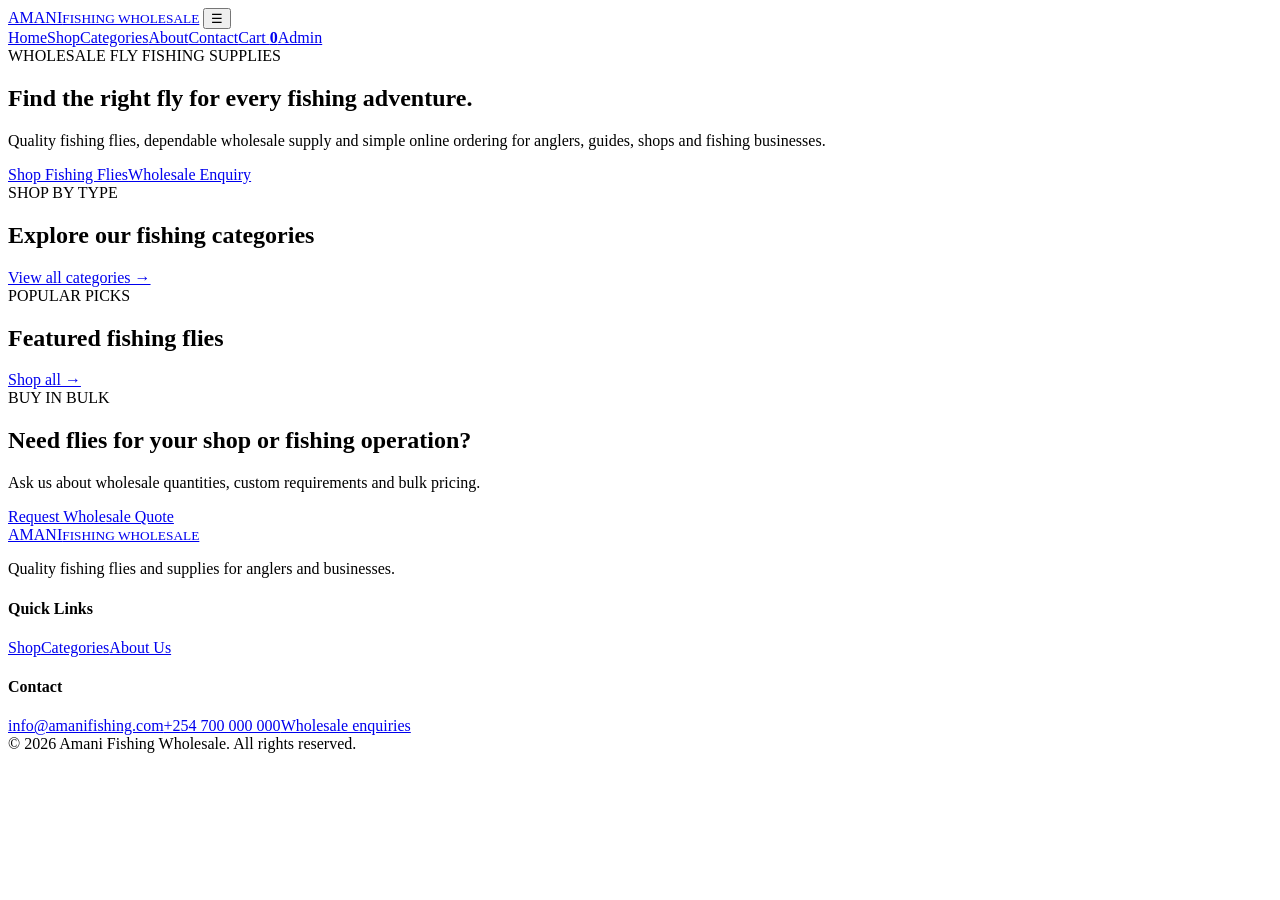
==== index.html @ 1b876e81 "Add files via upload" ====
<!DOCTYPE html>
<html lang="en">
<head>
<meta charset="UTF-8"><meta name="viewport" content="width=device-width,initial-scale=1.0">
<title>Amani Fishing Wholesale | Quality Fishing Flies</title>
<link rel="stylesheet" href="assets/style.css">
</head>
<body>
<header class="site-header">
  <div class="container nav">
    <a class="logo" href="index.html"><span>AMANI</span><small>FISHING WHOLESALE</small></a>
    <button class="menu-btn" onclick="toggleMenu()">☰</button>
    <nav id="mainNav"><a href="index.html">Home</a><a href="shop.html">Shop</a><a href="categories.html">Categories</a><a href="about.html">About</a><a href="contact.html">Contact</a><a class="cart-link" href="cart.html">Cart <b id="cartCount">0</b></a><a class="admin-link" href="admin.html">Admin</a></nav>
  </div>
</header>

<section class="hero">
  <div class="hero-overlay"><div class="container hero-content">
    <span class="eyebrow">WHOLESALE FLY FISHING SUPPLIES</span>
    <h1>Find the right fly for every fishing adventure.</h1>
    <p>Quality fishing flies, dependable wholesale supply and simple online ordering for anglers, guides, shops and fishing businesses.</p>
    <div class="hero-actions"><a class="btn primary" href="shop.html">Shop Fishing Flies</a><a class="btn light" href="contact.html">Wholesale Enquiry</a></div>
  </div></div>
</section>

<section class="section">
<div class="container">
  <div class="section-head"><div><span class="eyebrow">SHOP BY TYPE</span><h2>Explore our fishing categories</h2></div><a href="categories.html" class="text-link">View all categories →</a></div>
  <div id="homeCategories" class="category-grid"></div>
</div>
</section>

<section class="section soft">
<div class="container">
  <div class="section-head"><div><span class="eyebrow">POPULAR PICKS</span><h2>Featured fishing flies</h2></div><a href="shop.html" class="text-link">Shop all →</a></div>
  <div id="featuredProducts" class="product-grid"></div>
</div>
</section>

<section class="wholesale-banner"><div class="container banner-inner"><div><span class="eyebrow">BUY IN BULK</span><h2>Need flies for your shop or fishing operation?</h2><p>Ask us about wholesale quantities, custom requirements and bulk pricing.</p></div><a class="btn light" href="contact.html">Request Wholesale Quote</a></div></section>

<footer><div class="container footer-grid"><div><a class="logo light-logo" href="index.html"><span>AMANI</span><small>FISHING WHOLESALE</small></a><p>Quality fishing flies and supplies for anglers and businesses.</p></div><div><h4>Quick Links</h4><a href="shop.html">Shop</a><a href="categories.html">Categories</a><a href="about.html">About Us</a></div><div><h4>Contact</h4><a href="mailto:info@amanifishing.com">info@amanifishing.com</a><a href="tel:+254700000000">+254 700 000 000</a><a href="contact.html">Wholesale enquiries</a></div></div><div class="copyright">© 2026 Amani Fishing Wholesale. All rights reserved.</div></footer>
<script src="assets/app.js"></script><script>renderHome();</script>
</body></html>
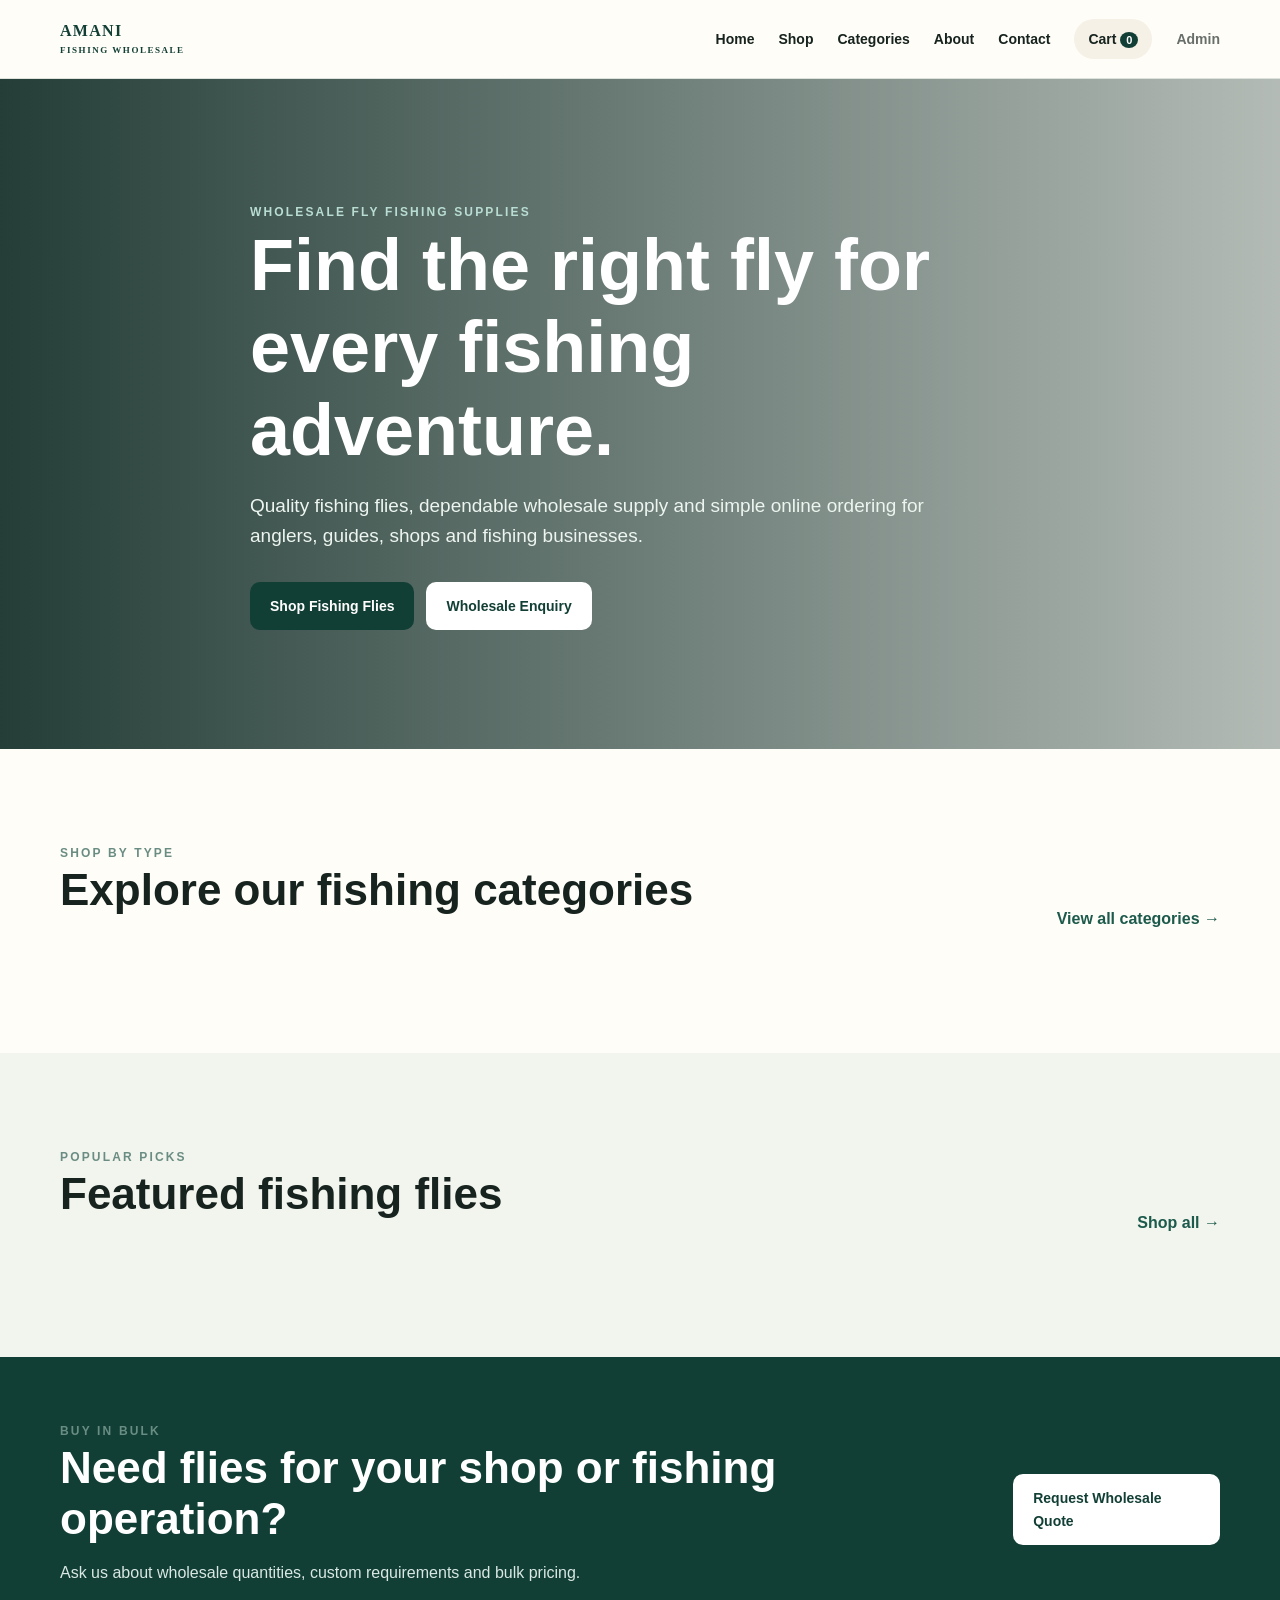
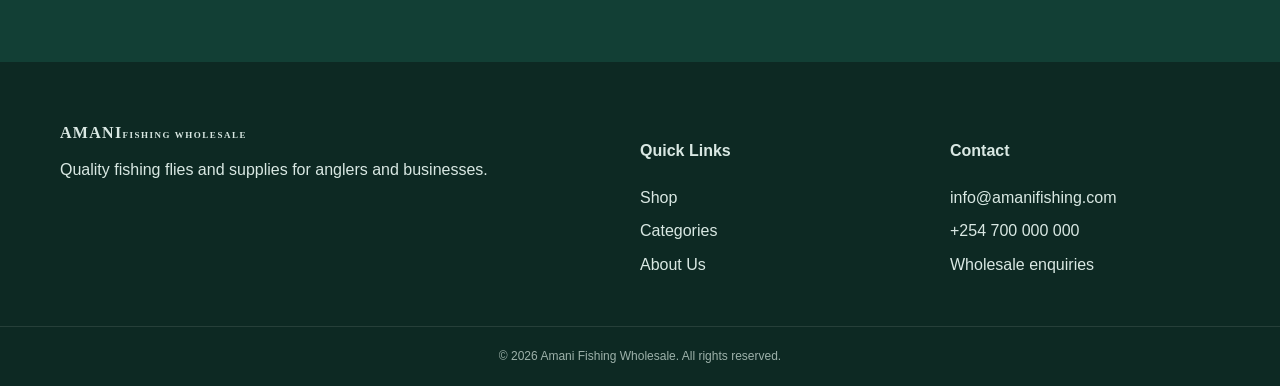
==== commit baddfff5: "Fix stylesheet link in index.html" ====
--- a/index.html
+++ b/index.html
@@ -3,7 +3,7 @@
 <head>
 <meta charset="UTF-8"><meta name="viewport" content="width=device-width,initial-scale=1.0">
 <title>Amani Fishing Wholesale | Quality Fishing Flies</title>
-<link rel="stylesheet" href="assets/style.css">
+<link rel="stylesheet" href="style.css">
 </head>
 <body>
 <header class="site-header">
@@ -41,4 +41,4 @@
 
 <footer><div class="container footer-grid"><div><a class="logo light-logo" href="index.html"><span>AMANI</span><small>FISHING WHOLESALE</small></a><p>Quality fishing flies and supplies for anglers and businesses.</p></div><div><h4>Quick Links</h4><a href="shop.html">Shop</a><a href="categories.html">Categories</a><a href="about.html">About Us</a></div><div><h4>Contact</h4><a href="mailto:info@amanifishing.com">info@amanifishing.com</a><a href="tel:+254700000000">+254 700 000 000</a><a href="contact.html">Wholesale enquiries</a></div></div><div class="copyright">© 2026 Amani Fishing Wholesale. All rights reserved.</div></footer>
 <script src="assets/app.js"></script><script>renderHome();</script>
-</body></html>+</body></html>
--- a/style.css
+++ b/style.css
@@ -0,0 +1,5 @@
+@import url('https://fonts.googleapis.com/css2?family=DM+Sans:wght@400;500;600;700&family=Plus+Jakarta+Sans:wght@600;700;800&display=swap');
+:root{--green:#123f35;--green2:#1c5a4b;--blue:#1e7890;--cream:#f5f1e7;--paper:#fffdf8;--ink:#17231f;--muted:#66736e;--line:#dde3dc;--shadow:0 18px 50px rgba(18,63,53,.10)}
+*{box-sizing:border-box}body{margin:0;font-family:"DM Sans",sans-serif;color:var(--ink);background:var(--paper);line-height:1.6}h1,h2,h3{font-family:"Plus Jakarta Sans",sans-serif;line-height:1.15;margin:0 0 16px}h1{font-size:clamp(38px,6vw,72px)}h2{font-size:clamp(28px,4vw,44px)}a{color:inherit;text-decoration:none}.container{width:min(1160px,92%);margin:auto}.site-header{position:sticky;top:0;z-index:20;background:rgba(255,253,248,.96);border-bottom:1px solid var(--line);backdrop-filter:blur(12px)}.nav{height:78px;display:flex;align-items:center;justify-content:space-between}.logo{display:flex;flex-direction:column;color:var(--green);font-family:"Plus Jakarta Sans";font-weight:800;letter-spacing:.08em;line-height:1}.logo small{font:600 9px "DM Sans";letter-spacing:.17em;margin-top:6px}.nav nav{display:flex;align-items:center;gap:24px;font-size:14px;font-weight:600}.nav nav a:hover,.nav nav a.active{color:var(--green2)}.cart-link{background:var(--cream);padding:9px 14px;border-radius:999px}.cart-link b{background:var(--green);color:#fff;border-radius:50%;font-size:11px;padding:2px 6px}.admin-link{opacity:.65}.menu-btn{display:none;border:0;background:none;font-size:26px}.hero{min-height:670px;background:linear-gradient(90deg,rgba(6,35,29,.88),rgba(6,35,29,.3)),url("https://images.unsplash.com/photo-1544551763-46a013bb70d5?auto=format&fit=crop&w=1800&q=85") center/cover}.hero-overlay{min-height:670px;display:flex;align-items:center}.hero-content{color:#fff;max-width:780px}.hero-content p{font-size:19px;max-width:680px;color:#edf5f0}.eyebrow{font-size:12px;letter-spacing:.18em;font-weight:800;color:#6a8d83}.hero .eyebrow{color:#b9ddd2}.hero-actions{display:flex;gap:12px;flex-wrap:wrap;margin-top:30px}.btn{display:inline-flex;justify-content:center;align-items:center;border:0;border-radius:10px;padding:13px 20px;font-weight:700;cursor:pointer;font-size:14px}.btn.primary{background:var(--green);color:#fff}.btn.primary:hover{background:var(--green2)}.btn.light{background:#fff;color:var(--green)}.btn.outline{border:1px solid var(--line);background:transparent}.full{width:100%}.section{padding:90px 0}.soft{background:#f2f4ee}.section-head{display:flex;justify-content:space-between;align-items:end;gap:20px;margin-bottom:32px}.text-link{font-weight:700;color:var(--green2)}.category-grid{display:grid;grid-template-columns:repeat(4,1fr);gap:18px}.category-card{min-height:240px;border-radius:18px;overflow:hidden;position:relative;background:#173d34;display:flex;align-items:end;padding:22px;color:#fff;background-size:cover;background-position:center;box-shadow:var(--shadow)}.category-card:after{content:"";position:absolute;inset:0;background:linear-gradient(transparent,rgba(0,0,0,.72))}.category-card div{position:relative;z-index:1}.category-card h3{margin:0 0 5px;font-size:21px}.category-card p{margin:0;font-size:13px;color:#e7eeeb}.product-grid{display:grid;grid-template-columns:repeat(4,1fr);gap:20px}.product-card{background:#fff;border:1px solid var(--line);border-radius:16px;overflow:hidden;transition:.25s;box-shadow:0 5px 20px rgba(0,0,0,.03)}.product-card:hover{transform:translateY(-4px);box-shadow:var(--shadow)}.product-image{height:230px;display:block;background:#e9eee9;overflow:hidden}.product-image img{width:100%;height:100%;object-fit:cover;transition:.3s}.product-card:hover img{transform:scale(1.04)}.product-info{padding:17px}.product-info h3{font-size:17px;margin-bottom:7px}.product-meta{font-size:12px;color:var(--muted)}.price{font-weight:800;color:var(--green);font-size:18px;margin-top:10px}.add-btn{width:100%;margin-top:12px}.wholesale-banner{background:var(--green);color:#fff;padding:60px 0}.banner-inner{display:flex;justify-content:space-between;align-items:center;gap:30px}.banner-inner p{color:#d9e8e3}.page-hero{padding:85px 0;background:var(--cream)}.page-hero p{max-width:680px;color:var(--muted)}.shop-tools{display:flex;gap:12px;margin-bottom:28px}.input{width:100%;padding:13px 14px;border:1px solid var(--line);border-radius:9px;background:#fff;font:inherit;outline:none}.input:focus{border-color:var(--green2)}.shop-tools input{max-width:600px}.product-detail{display:grid;grid-template-columns:1fr 1fr;gap:60px;align-items:start}.product-detail .big-image{width:100%;height:560px;object-fit:cover;border-radius:20px;background:#e9eee9}.detail-copy .price{font-size:28px}.detail-copy .description{color:var(--muted);margin:25px 0}.detail-list{display:grid;gap:9px;padding:0;margin:20px 0;list-style:none}.detail-list li{border-bottom:1px solid var(--line);padding:9px 0}.qty-row{display:flex;gap:10px}.qty-row input{max-width:110px}.cart-layout{display:grid;grid-template-columns:1.5fr .8fr;gap:30px}.cart-item{display:grid;grid-template-columns:90px 1fr auto;gap:18px;align-items:center;padding:16px 0;border-bottom:1px solid var(--line)}.cart-item img{width:90px;height:80px;object-fit:cover;border-radius:10px}.cart-item h3{font-size:16px;margin:0}.checkout-card,.form-card{background:#fff;border:1px solid var(--line);padding:25px;border-radius:16px;box-shadow:var(--shadow);display:grid;gap:13px}.checkout-card{height:max-content;position:sticky;top:100px}.total{font-size:22px;font-weight:800;padding:12px 0}.small{font-size:12px;color:var(--muted)}footer{background:#0d2923;color:#d9e8e3;padding:55px 0 0}.footer-grid{display:grid;grid-template-columns:2fr 1fr 1fr;gap:40px;padding-bottom:40px}.footer-grid a{display:block;margin:8px 0;color:#d9e8e3}.light-logo{color:#fff}.copyright{text-align:center;border-top:1px solid rgba(255,255,255,.1);padding:20px;color:#9db1aa;font-size:12px}.content{max-width:850px}.content p{color:var(--muted)}.values{display:grid;grid-template-columns:repeat(3,1fr);gap:18px;margin-top:35px}.values div{padding:24px;background:var(--cream);border-radius:14px}.values b,.values span{display:block}.values span{color:var(--muted);margin-top:6px}.contact-grid{display:grid;grid-template-columns:1fr 1fr;gap:60px}.contact-lines{display:grid;gap:15px;margin-top:25px;font-weight:700}.admin-wrap{min-height:600px}.narrow{max-width:450px;margin:40px auto}.admin-top{display:flex;justify-content:space-between;align-items:center;margin-bottom:25px}.admin-tabs{display:flex;gap:8px;margin-bottom:25px}.admin-tabs button{border:1px solid var(--line);background:#fff;padding:11px 18px;border-radius:9px;cursor:pointer;font-weight:700}.admin-two{display:grid;grid-template-columns:380px 1fr;gap:25px}.admin-list{display:grid;gap:10px}.admin-row{background:#fff;border:1px solid var(--line);padding:15px;border-radius:10px;display:flex;justify-content:space-between;gap:15px;align-items:center}.admin-row button{border:0;background:#fbe9e9;color:#9b3030;padding:7px 10px;border-radius:7px;cursor:pointer}.order-card{background:#fff;border:1px solid var(--line);padding:20px;border-radius:12px;margin-bottom:12px}.order-card pre{white-space:pre-wrap;color:var(--muted);font-family:inherit}.empty{text-align:center;padding:50px;color:var(--muted)}
+@media(max-width:850px){.menu-btn{display:block}.nav nav{display:none;position:absolute;left:0;right:0;top:78px;background:#fff;padding:20px;flex-direction:column;align-items:stretch;border-bottom:1px solid var(--line)}.nav nav.open{display:flex}.category-grid,.product-grid{grid-template-columns:repeat(2,1fr)}.product-detail,.cart-layout,.contact-grid,.admin-two{grid-template-columns:1fr}.product-detail .big-image{height:380px}.banner-inner,.section-head{align-items:flex-start;flex-direction:column}.footer-grid{grid-template-columns:1fr 1fr}.checkout-card{position:static}.values{grid-template-columns:1fr}.hero,.hero-overlay{min-height:600px}}
+@media(max-width:520px){.category-grid,.product-grid{grid-template-columns:1fr}.footer-grid{grid-template-columns:1fr}.hero-content p{font-size:16px}.section{padding:60px 0}.page-hero{padding:60px 0}.cart-item{grid-template-columns:65px 1fr}.cart-item img{width:65px;height:65px}.cart-item .remove{grid-column:2}.shop-tools{flex-direction:column}}
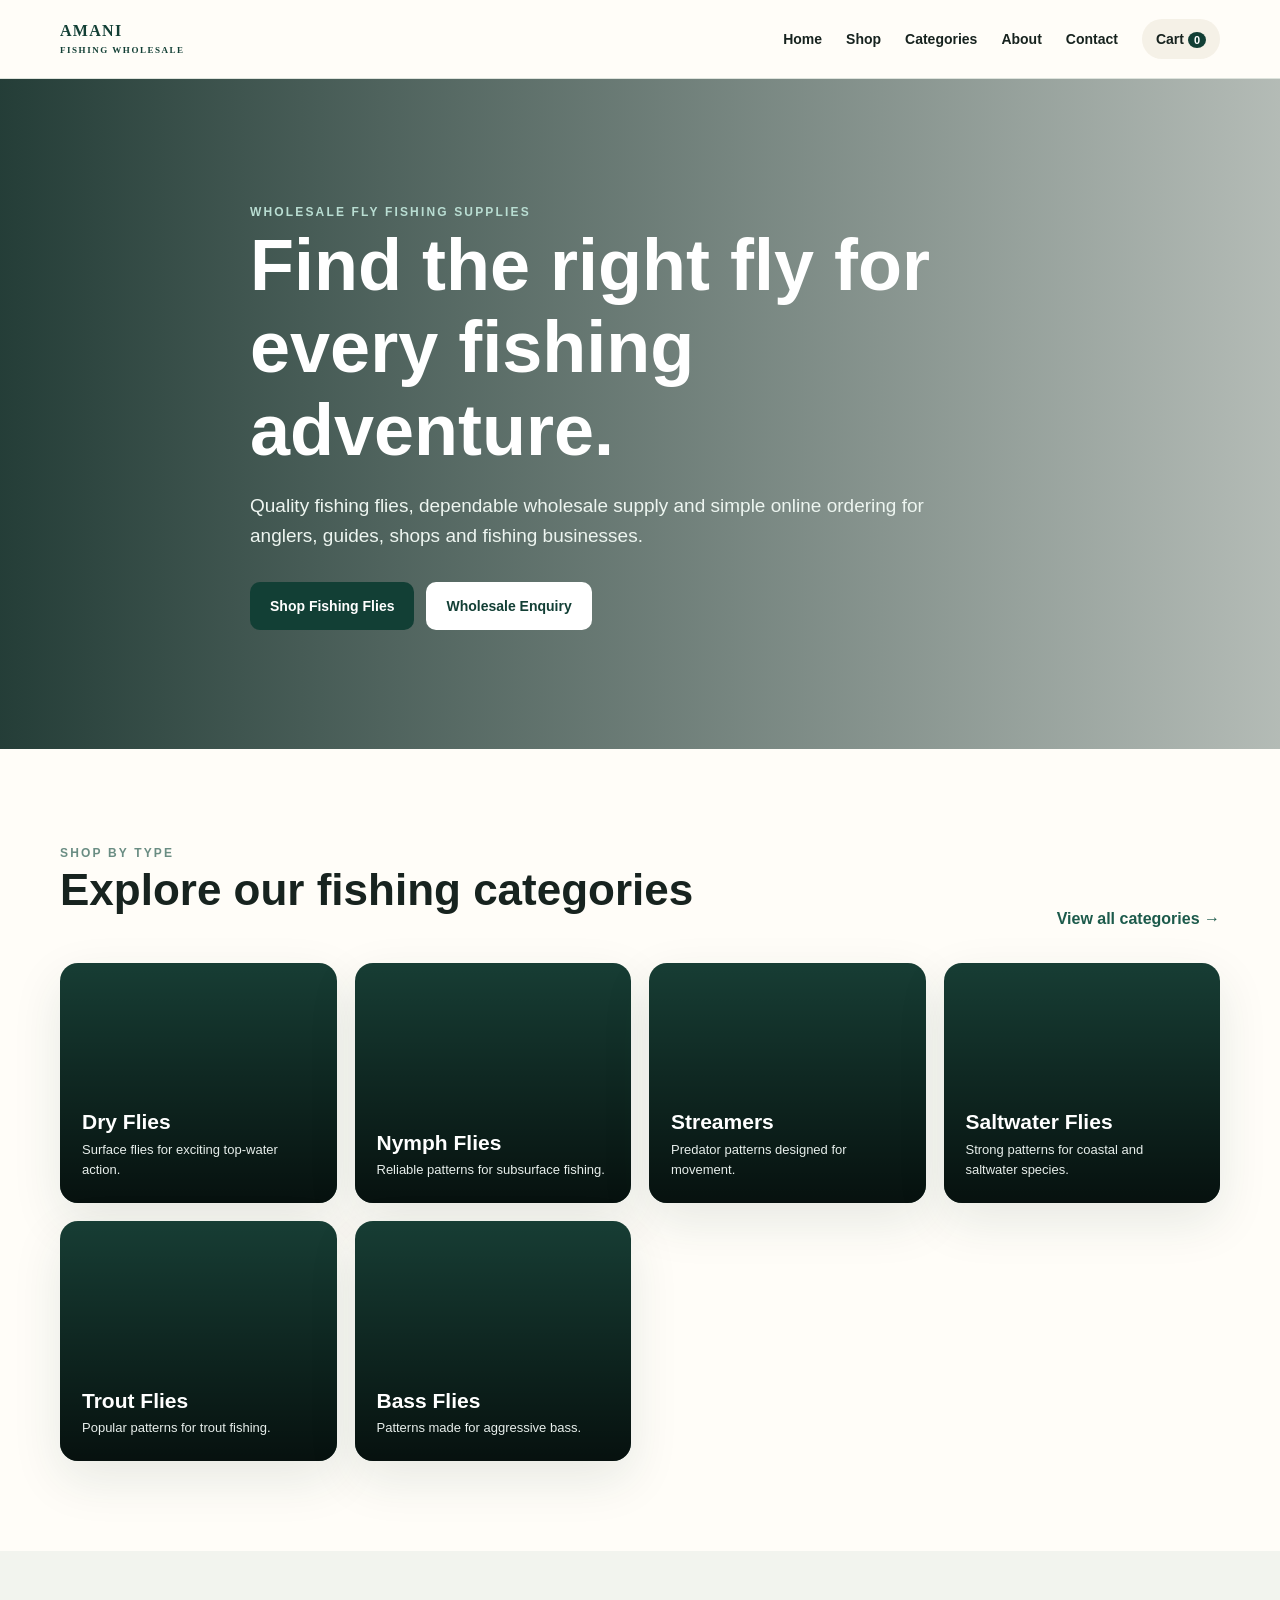
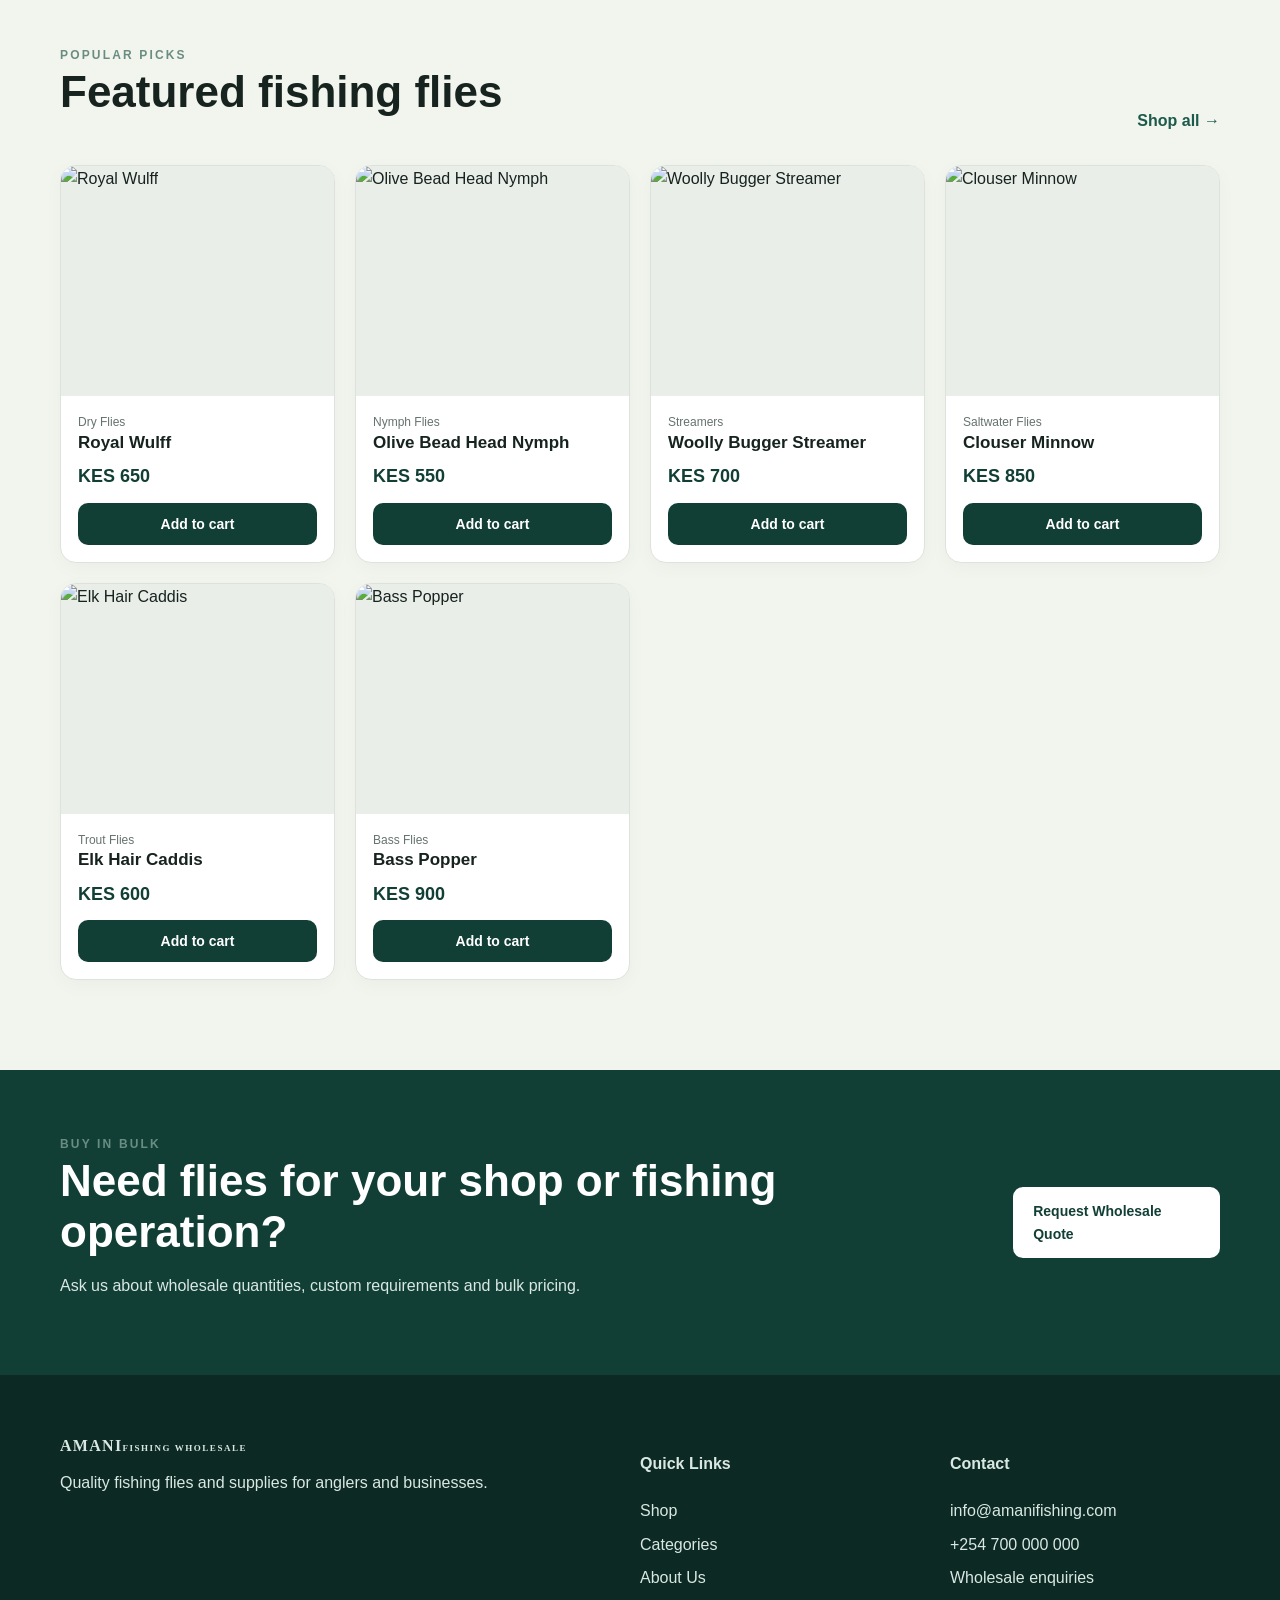
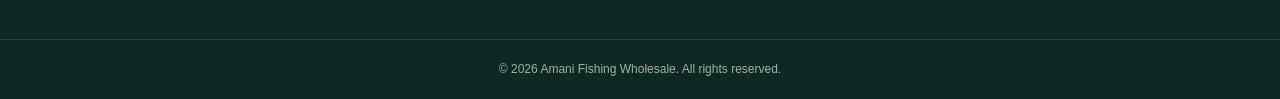
==== commit 00076e75: "changes" ====
--- a/index.html
+++ b/index.html
@@ -10,7 +10,7 @@
   <div class="container nav">
     <a class="logo" href="index.html"><span>AMANI</span><small>FISHING WHOLESALE</small></a>
     <button class="menu-btn" onclick="toggleMenu()">☰</button>
-    <nav id="mainNav"><a href="index.html">Home</a><a href="shop.html">Shop</a><a href="categories.html">Categories</a><a href="about.html">About</a><a href="contact.html">Contact</a><a class="cart-link" href="cart.html">Cart <b id="cartCount">0</b></a><a class="admin-link" href="admin.html">Admin</a></nav>
+    <nav id="mainNav"><a href="index.html">Home</a><a href="shop.html">Shop</a><a href="categories.html">Categories</a><a href="about.html">About</a><a href="contact.html">Contact</a><a class="cart-link" href="cart.html">Cart <b id="cartCount">0</b></a><!--<a class="admin-link" href="admin.html">Admin</a>--></nav>
   </div>
 </header>
 
@@ -40,5 +40,5 @@
 <section class="wholesale-banner"><div class="container banner-inner"><div><span class="eyebrow">BUY IN BULK</span><h2>Need flies for your shop or fishing operation?</h2><p>Ask us about wholesale quantities, custom requirements and bulk pricing.</p></div><a class="btn light" href="contact.html">Request Wholesale Quote</a></div></section>
 
 <footer><div class="container footer-grid"><div><a class="logo light-logo" href="index.html"><span>AMANI</span><small>FISHING WHOLESALE</small></a><p>Quality fishing flies and supplies for anglers and businesses.</p></div><div><h4>Quick Links</h4><a href="shop.html">Shop</a><a href="categories.html">Categories</a><a href="about.html">About Us</a></div><div><h4>Contact</h4><a href="mailto:info@amanifishing.com">info@amanifishing.com</a><a href="tel:+254700000000">+254 700 000 000</a><a href="contact.html">Wholesale enquiries</a></div></div><div class="copyright">© 2026 Amani Fishing Wholesale. All rights reserved.</div></footer>
-<script src="assets/app.js"></script><script>renderHome();</script>
+<script src="app.js"></script><script>renderHome();</script>
 </body></html>
--- a/style.css
+++ b/style.css
@@ -1,5 +1,112 @@
 @import url('https://fonts.googleapis.com/css2?family=DM+Sans:wght@400;500;600;700&family=Plus+Jakarta+Sans:wght@600;700;800&display=swap');
-:root{--green:#123f35;--green2:#1c5a4b;--blue:#1e7890;--cream:#f5f1e7;--paper:#fffdf8;--ink:#17231f;--muted:#66736e;--line:#dde3dc;--shadow:0 18px 50px rgba(18,63,53,.10)}
-*{box-sizing:border-box}body{margin:0;font-family:"DM Sans",sans-serif;color:var(--ink);background:var(--paper);line-height:1.6}h1,h2,h3{font-family:"Plus Jakarta Sans",sans-serif;line-height:1.15;margin:0 0 16px}h1{font-size:clamp(38px,6vw,72px)}h2{font-size:clamp(28px,4vw,44px)}a{color:inherit;text-decoration:none}.container{width:min(1160px,92%);margin:auto}.site-header{position:sticky;top:0;z-index:20;background:rgba(255,253,248,.96);border-bottom:1px solid var(--line);backdrop-filter:blur(12px)}.nav{height:78px;display:flex;align-items:center;justify-content:space-between}.logo{display:flex;flex-direction:column;color:var(--green);font-family:"Plus Jakarta Sans";font-weight:800;letter-spacing:.08em;line-height:1}.logo small{font:600 9px "DM Sans";letter-spacing:.17em;margin-top:6px}.nav nav{display:flex;align-items:center;gap:24px;font-size:14px;font-weight:600}.nav nav a:hover,.nav nav a.active{color:var(--green2)}.cart-link{background:var(--cream);padding:9px 14px;border-radius:999px}.cart-link b{background:var(--green);color:#fff;border-radius:50%;font-size:11px;padding:2px 6px}.admin-link{opacity:.65}.menu-btn{display:none;border:0;background:none;font-size:26px}.hero{min-height:670px;background:linear-gradient(90deg,rgba(6,35,29,.88),rgba(6,35,29,.3)),url("https://images.unsplash.com/photo-1544551763-46a013bb70d5?auto=format&fit=crop&w=1800&q=85") center/cover}.hero-overlay{min-height:670px;display:flex;align-items:center}.hero-content{color:#fff;max-width:780px}.hero-content p{font-size:19px;max-width:680px;color:#edf5f0}.eyebrow{font-size:12px;letter-spacing:.18em;font-weight:800;color:#6a8d83}.hero .eyebrow{color:#b9ddd2}.hero-actions{display:flex;gap:12px;flex-wrap:wrap;margin-top:30px}.btn{display:inline-flex;justify-content:center;align-items:center;border:0;border-radius:10px;padding:13px 20px;font-weight:700;cursor:pointer;font-size:14px}.btn.primary{background:var(--green);color:#fff}.btn.primary:hover{background:var(--green2)}.btn.light{background:#fff;color:var(--green)}.btn.outline{border:1px solid var(--line);background:transparent}.full{width:100%}.section{padding:90px 0}.soft{background:#f2f4ee}.section-head{display:flex;justify-content:space-between;align-items:end;gap:20px;margin-bottom:32px}.text-link{font-weight:700;color:var(--green2)}.category-grid{display:grid;grid-template-columns:repeat(4,1fr);gap:18px}.category-card{min-height:240px;border-radius:18px;overflow:hidden;position:relative;background:#173d34;display:flex;align-items:end;padding:22px;color:#fff;background-size:cover;background-position:center;box-shadow:var(--shadow)}.category-card:after{content:"";position:absolute;inset:0;background:linear-gradient(transparent,rgba(0,0,0,.72))}.category-card div{position:relative;z-index:1}.category-card h3{margin:0 0 5px;font-size:21px}.category-card p{margin:0;font-size:13px;color:#e7eeeb}.product-grid{display:grid;grid-template-columns:repeat(4,1fr);gap:20px}.product-card{background:#fff;border:1px solid var(--line);border-radius:16px;overflow:hidden;transition:.25s;box-shadow:0 5px 20px rgba(0,0,0,.03)}.product-card:hover{transform:translateY(-4px);box-shadow:var(--shadow)}.product-image{height:230px;display:block;background:#e9eee9;overflow:hidden}.product-image img{width:100%;height:100%;object-fit:cover;transition:.3s}.product-card:hover img{transform:scale(1.04)}.product-info{padding:17px}.product-info h3{font-size:17px;margin-bottom:7px}.product-meta{font-size:12px;color:var(--muted)}.price{font-weight:800;color:var(--green);font-size:18px;margin-top:10px}.add-btn{width:100%;margin-top:12px}.wholesale-banner{background:var(--green);color:#fff;padding:60px 0}.banner-inner{display:flex;justify-content:space-between;align-items:center;gap:30px}.banner-inner p{color:#d9e8e3}.page-hero{padding:85px 0;background:var(--cream)}.page-hero p{max-width:680px;color:var(--muted)}.shop-tools{display:flex;gap:12px;margin-bottom:28px}.input{width:100%;padding:13px 14px;border:1px solid var(--line);border-radius:9px;background:#fff;font:inherit;outline:none}.input:focus{border-color:var(--green2)}.shop-tools input{max-width:600px}.product-detail{display:grid;grid-template-columns:1fr 1fr;gap:60px;align-items:start}.product-detail .big-image{width:100%;height:560px;object-fit:cover;border-radius:20px;background:#e9eee9}.detail-copy .price{font-size:28px}.detail-copy .description{color:var(--muted);margin:25px 0}.detail-list{display:grid;gap:9px;padding:0;margin:20px 0;list-style:none}.detail-list li{border-bottom:1px solid var(--line);padding:9px 0}.qty-row{display:flex;gap:10px}.qty-row input{max-width:110px}.cart-layout{display:grid;grid-template-columns:1.5fr .8fr;gap:30px}.cart-item{display:grid;grid-template-columns:90px 1fr auto;gap:18px;align-items:center;padding:16px 0;border-bottom:1px solid var(--line)}.cart-item img{width:90px;height:80px;object-fit:cover;border-radius:10px}.cart-item h3{font-size:16px;margin:0}.checkout-card,.form-card{background:#fff;border:1px solid var(--line);padding:25px;border-radius:16px;box-shadow:var(--shadow);display:grid;gap:13px}.checkout-card{height:max-content;position:sticky;top:100px}.total{font-size:22px;font-weight:800;padding:12px 0}.small{font-size:12px;color:var(--muted)}footer{background:#0d2923;color:#d9e8e3;padding:55px 0 0}.footer-grid{display:grid;grid-template-columns:2fr 1fr 1fr;gap:40px;padding-bottom:40px}.footer-grid a{display:block;margin:8px 0;color:#d9e8e3}.light-logo{color:#fff}.copyright{text-align:center;border-top:1px solid rgba(255,255,255,.1);padding:20px;color:#9db1aa;font-size:12px}.content{max-width:850px}.content p{color:var(--muted)}.values{display:grid;grid-template-columns:repeat(3,1fr);gap:18px;margin-top:35px}.values div{padding:24px;background:var(--cream);border-radius:14px}.values b,.values span{display:block}.values span{color:var(--muted);margin-top:6px}.contact-grid{display:grid;grid-template-columns:1fr 1fr;gap:60px}.contact-lines{display:grid;gap:15px;margin-top:25px;font-weight:700}.admin-wrap{min-height:600px}.narrow{max-width:450px;margin:40px auto}.admin-top{display:flex;justify-content:space-between;align-items:center;margin-bottom:25px}.admin-tabs{display:flex;gap:8px;margin-bottom:25px}.admin-tabs button{border:1px solid var(--line);background:#fff;padding:11px 18px;border-radius:9px;cursor:pointer;font-weight:700}.admin-two{display:grid;grid-template-columns:380px 1fr;gap:25px}.admin-list{display:grid;gap:10px}.admin-row{background:#fff;border:1px solid var(--line);padding:15px;border-radius:10px;display:flex;justify-content:space-between;gap:15px;align-items:center}.admin-row button{border:0;background:#fbe9e9;color:#9b3030;padding:7px 10px;border-radius:7px;cursor:pointer}.order-card{background:#fff;border:1px solid var(--line);padding:20px;border-radius:12px;margin-bottom:12px}.order-card pre{white-space:pre-wrap;color:var(--muted);font-family:inherit}.empty{text-align:center;padding:50px;color:var(--muted)}
+:root{--green:#123f35;
+    --green2:#1c5a4b;
+    --blue:#1e7890;
+    --cream:#f5f1e7;
+    --paper:#fffdf8;
+    --ink:#17231f;
+    --muted:#66736e;
+    --line:#dde3dc;
+    --shadow:0 18px 50px rgba(18,63,53,.10)}
+*{box-sizing:border-box}
+body{margin:0;
+    font-family:"DM Sans",sans-serif;
+    color:var(--ink);
+    background:var(--paper);
+    line-height:1.6}
+    h1,h2,h3{font-family:"Plus Jakarta Sans",sans-serif;line-height:1.15;margin:0 0 16px}
+    h1{font-size:clamp(38px,6vw,72px)}
+    h2{font-size:clamp(28px,4vw,44px)}
+    a{color:inherit;text-decoration:none}
+    .container{width:min(1160px,92%);margin:auto}
+    .site-header{position:sticky;top:0;z-index:20;background:rgba(255,253,248,.96);border-bottom:1px solid var(--line);backdrop-filter:blur(12px)}
+    .nav{height:78px;display:flex;align-items:center;justify-content:space-between}
+    .logo{display:flex;flex-direction:column;color:var(--green);font-family:"Plus Jakarta Sans";font-weight:800;letter-spacing:.08em;line-height:1}
+    .logo small{font:600 9px "DM Sans";letter-spacing:.17em;margin-top:6px}
+    .nav nav{display:flex;align-items:center;gap:24px;font-size:14px;font-weight:600}
+    .nav nav a:hover,.nav nav a.active{color:var(--green2)}
+    .cart-link{background:var(--cream);padding:9px 14px;border-radius:999px}
+    .cart-link b{background:var(--green);color:#fff;border-radius:50%;font-size:11px;padding:2px 6px}
+    .admin-link{opacity:.65}
+    .menu-btn{display:none;border:0;background:none;font-size:26px}
+    .hero{min-height:670px;background:linear-gradient(90deg,rgba(6,35,29,.88),rgba(6,35,29,.3)),url("https://images.unsplash.com/photo-1544551763-46a013bb70d5?auto=format&fit=crop&w=1800&q=85") center/cover}
+    .hero-overlay{min-height:670px;display:flex;align-items:center}
+    .hero-content{color:#fff;max-width:780px}
+    .hero-content p{font-size:19px;max-width:680px;color:#edf5f0}
+    .eyebrow{font-size:12px;letter-spacing:.18em;font-weight:800;color:#6a8d83}
+    .hero .eyebrow{color:#b9ddd2}
+    .hero-actions{display:flex;gap:12px;flex-wrap:wrap;margin-top:30px}
+    .btn{display:inline-flex;justify-content:center;align-items:center;border:0;border-radius:10px;padding:13px 20px;font-weight:700;cursor:pointer;font-size:14px}
+    .btn.primary{background:var(--green);color:#fff}
+    .btn.primary:hover{background:var(--green2)}
+    .btn.light{background:#fff;color:var(--green)}
+    .btn.outline{border:1px solid var(--line);background:transparent}
+    .full{width:100%}
+    .section{padding:90px 0}
+    .soft{background:#f2f4ee}
+    .section-head{display:flex;justify-content:space-between;align-items:end;gap:20px;margin-bottom:32px}
+    .text-link{font-weight:700;color:var(--green2)}
+    .category-grid{display:grid;grid-template-columns:repeat(4,1fr);gap:18px}
+    .category-card{min-height:240px;border-radius:18px;overflow:hidden;position:relative;background:#173d34;display:flex;align-items:end;padding:22px;color:#fff;background-size:cover;background-position:center;box-shadow:var(--shadow)}
+    .category-card:after{content:"";position:absolute;inset:0;background:linear-gradient(transparent,rgba(0,0,0,.72))}
+    .category-card div{position:relative;z-index:1}
+    .category-card h3{margin:0 0 5px;font-size:21px}
+    .category-card p{margin:0;font-size:13px;color:#e7eeeb}
+    .product-grid{display:grid;grid-template-columns:repeat(4,1fr);gap:20px}
+    .product-card{background:#fff;border:1px solid var(--line);border-radius:16px;overflow:hidden;transition:.25s;box-shadow:0 5px 20px rgba(0,0,0,.03)}
+    .product-card:hover{transform:translateY(-4px);box-shadow:var(--shadow)}
+    .product-image{height:230px;display:block;background:#e9eee9;overflow:hidden}
+    .product-image img{width:100%;height:100%;object-fit:cover;transition:.3s}
+    .product-card:hover img{transform:scale(1.04)}.product-info{padding:17px}
+    .product-info h3{font-size:17px;margin-bottom:7px}
+    .product-meta{font-size:12px;color:var(--muted)}
+    .price{font-weight:800;color:var(--green);font-size:18px;margin-top:10px}
+    .add-btn{width:100%;margin-top:12px}
+    .wholesale-banner{background:var(--green);color:#fff;padding:60px 0}
+    .banner-inner{display:flex;justify-content:space-between;align-items:center;gap:30px}
+    .banner-inner p{color:#d9e8e3}
+    .page-hero{padding:85px 0;background:var(--cream)}
+    .page-hero p{max-width:680px;color:var(--muted)}
+    .shop-tools{display:flex;gap:12px;margin-bottom:28px}
+    .input{width:100%;padding:13px 14px;border:1px solid var(--line);border-radius:9px;background:#fff;font:inherit;outline:none}
+    .input:focus{border-color:var(--green2)}
+    .shop-tools input{max-width:600px}
+    .product-detail{display:grid;grid-template-columns:1fr 1fr;gap:60px;align-items:start}
+    .product-detail .big-image{width:100%;height:560px;object-fit:cover;border-radius:20px;background:#e9eee9}
+    .detail-copy .price{font-size:28px}
+    .detail-copy .description{color:var(--muted);margin:25px 0}
+    .detail-list{display:grid;gap:9px;padding:0;margin:20px 0;list-style:none}
+    .detail-list li{border-bottom:1px solid var(--line);padding:9px 0}
+    .qty-row{display:flex;gap:10px}.qty-row input{max-width:110px}
+    .cart-layout{display:grid;grid-template-columns:1.5fr .8fr;gap:30px}
+    .cart-item{display:grid;grid-template-columns:90px 1fr auto;gap:18px;align-items:center;padding:16px 0;border-bottom:1px solid var(--line)}
+    .cart-item img{width:90px;height:80px;object-fit:cover;border-radius:10px}
+    .cart-item h3{font-size:16px;margin:0}
+    .checkout-card,.form-card{background:#fff;border:1px solid var(--line);padding:25px;border-radius:16px;box-shadow:var(--shadow);display:grid;gap:13px}
+    .checkout-card{height:max-content;position:sticky;top:100px}
+    .total{font-size:22px;font-weight:800;padding:12px 0}
+    .small{font-size:12px;color:var(--muted)}footer{background:#0d2923;color:#d9e8e3;padding:55px 0 0}
+    .footer-grid{display:grid;grid-template-columns:2fr 1fr 1fr;gap:40px;padding-bottom:40px}
+    .footer-grid a{display:block;margin:8px 0;color:#d9e8e3}
+    .light-logo{color:#fff}
+    .copyright{text-align:center;border-top:1px solid rgba(255,255,255,.1);padding:20px;color:#9db1aa;font-size:12px}
+    .content{max-width:850px}
+    .content p{color:var(--muted)}
+    .values{display:grid;grid-template-columns:repeat(3,1fr);gap:18px;margin-top:35px}
+    .values div{padding:24px;background:var(--cream);border-radius:14px}
+    .values b,.values span{display:block}.values span{color:var(--muted);margin-top:6px}
+    .contact-grid{display:grid;grid-template-columns:1fr 1fr;gap:60px}
+    .contact-lines{display:grid;gap:15px;margin-top:25px;font-weight:700}
+    .admin-wrap{min-height:600px}.narrow{max-width:450px;margin:40px auto}
+    .admin-top{display:flex;justify-content:space-between;align-items:center;margin-bottom:25px}
+    .admin-tabs{display:flex;gap:8px;margin-bottom:25px}
+    .admin-tabs button{border:1px solid var(--line);background:#fff;padding:11px 18px;border-radius:9px;cursor:pointer;font-weight:700}
+    .admin-two{display:grid;grid-template-columns:380px 1fr;gap:25px}
+    .admin-list{display:grid;gap:10px}
+    .admin-row{background:#fff;border:1px solid var(--line);padding:15px;border-radius:10px;display:flex;justify-content:space-between;gap:15px;align-items:center}
+    .admin-row button{border:0;background:#fbe9e9;color:#9b3030;padding:7px 10px;border-radius:7px;cursor:pointer}.order-card{background:#fff;border:1px solid var(--line);padding:20px;border-radius:12px;margin-bottom:12px}
+    .order-card pre{white-space:pre-wrap;color:var(--muted);font-family:inherit}
+    .empty{text-align:center;padding:50px;color:var(--muted)}
 @media(max-width:850px){.menu-btn{display:block}.nav nav{display:none;position:absolute;left:0;right:0;top:78px;background:#fff;padding:20px;flex-direction:column;align-items:stretch;border-bottom:1px solid var(--line)}.nav nav.open{display:flex}.category-grid,.product-grid{grid-template-columns:repeat(2,1fr)}.product-detail,.cart-layout,.contact-grid,.admin-two{grid-template-columns:1fr}.product-detail .big-image{height:380px}.banner-inner,.section-head{align-items:flex-start;flex-direction:column}.footer-grid{grid-template-columns:1fr 1fr}.checkout-card{position:static}.values{grid-template-columns:1fr}.hero,.hero-overlay{min-height:600px}}
 @media(max-width:520px){.category-grid,.product-grid{grid-template-columns:1fr}.footer-grid{grid-template-columns:1fr}.hero-content p{font-size:16px}.section{padding:60px 0}.page-hero{padding:60px 0}.cart-item{grid-template-columns:65px 1fr}.cart-item img{width:65px;height:65px}.cart-item .remove{grid-column:2}.shop-tools{flex-direction:column}}
+
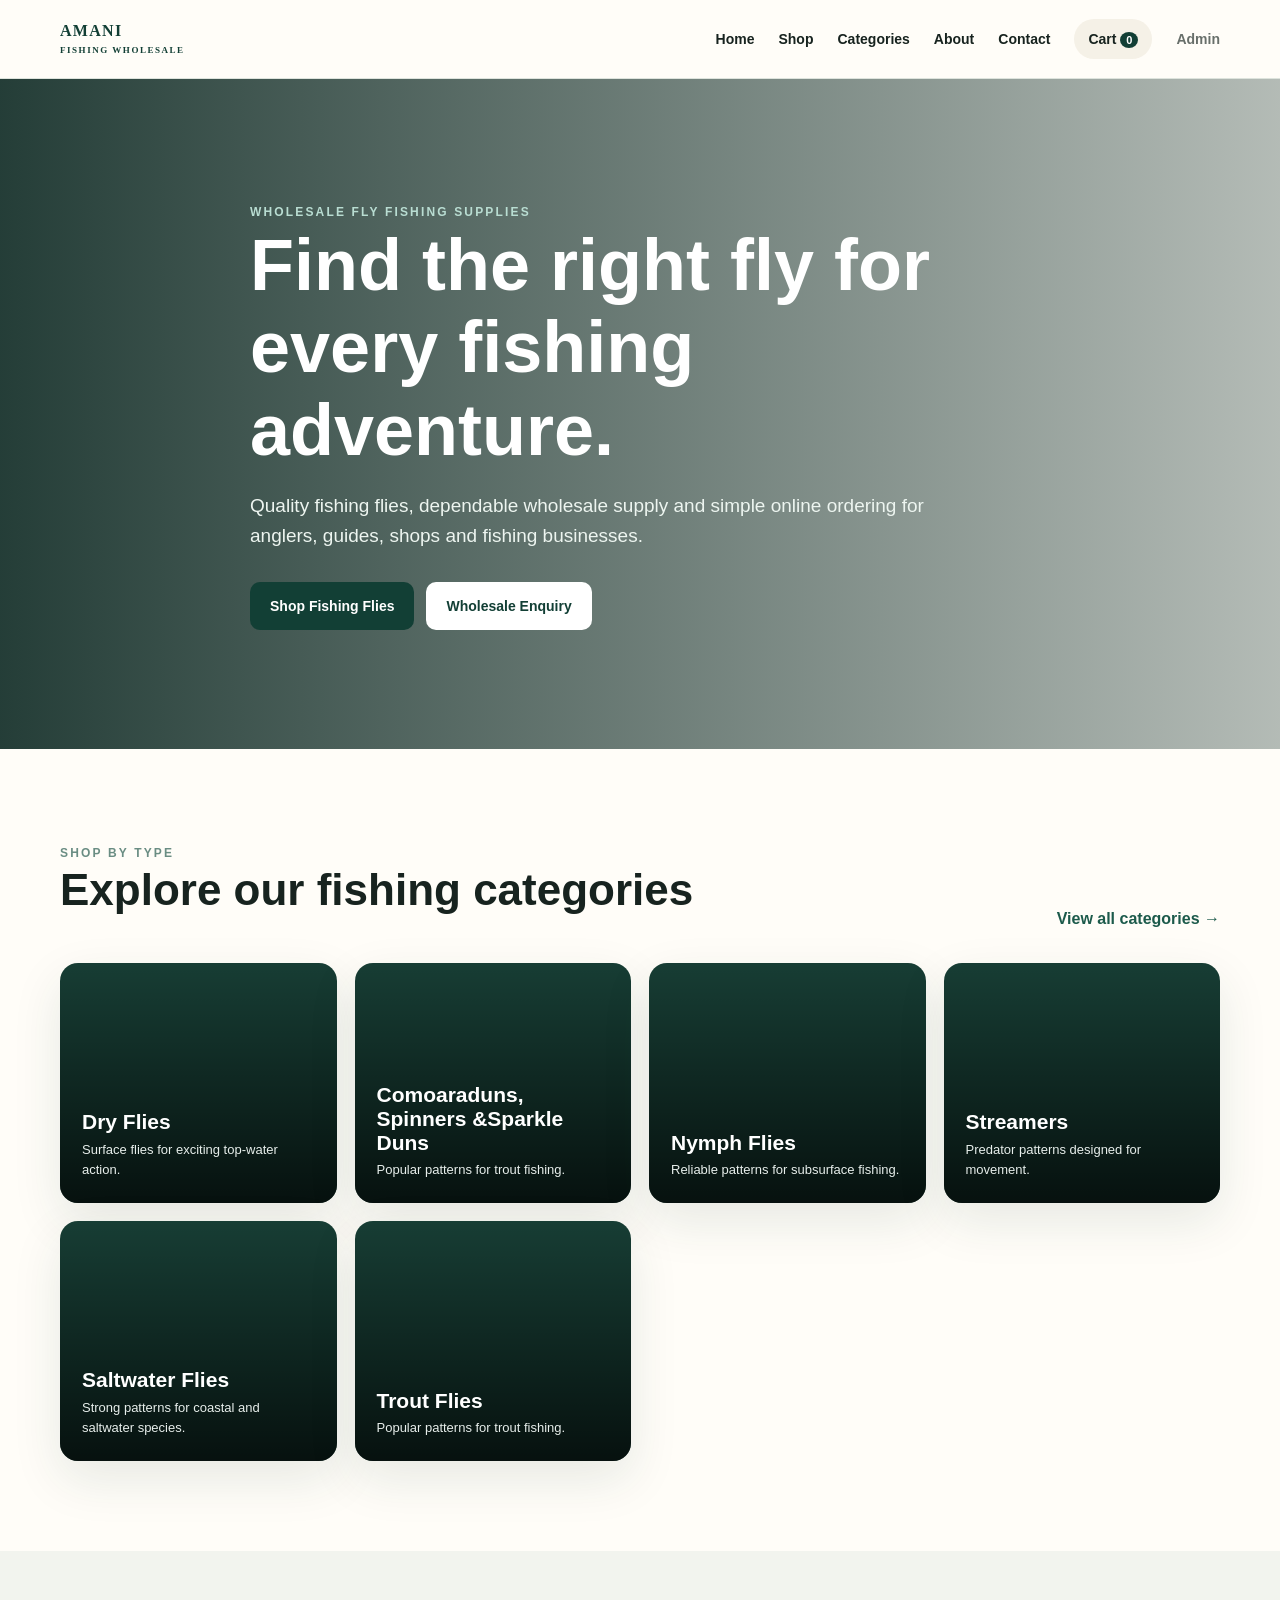
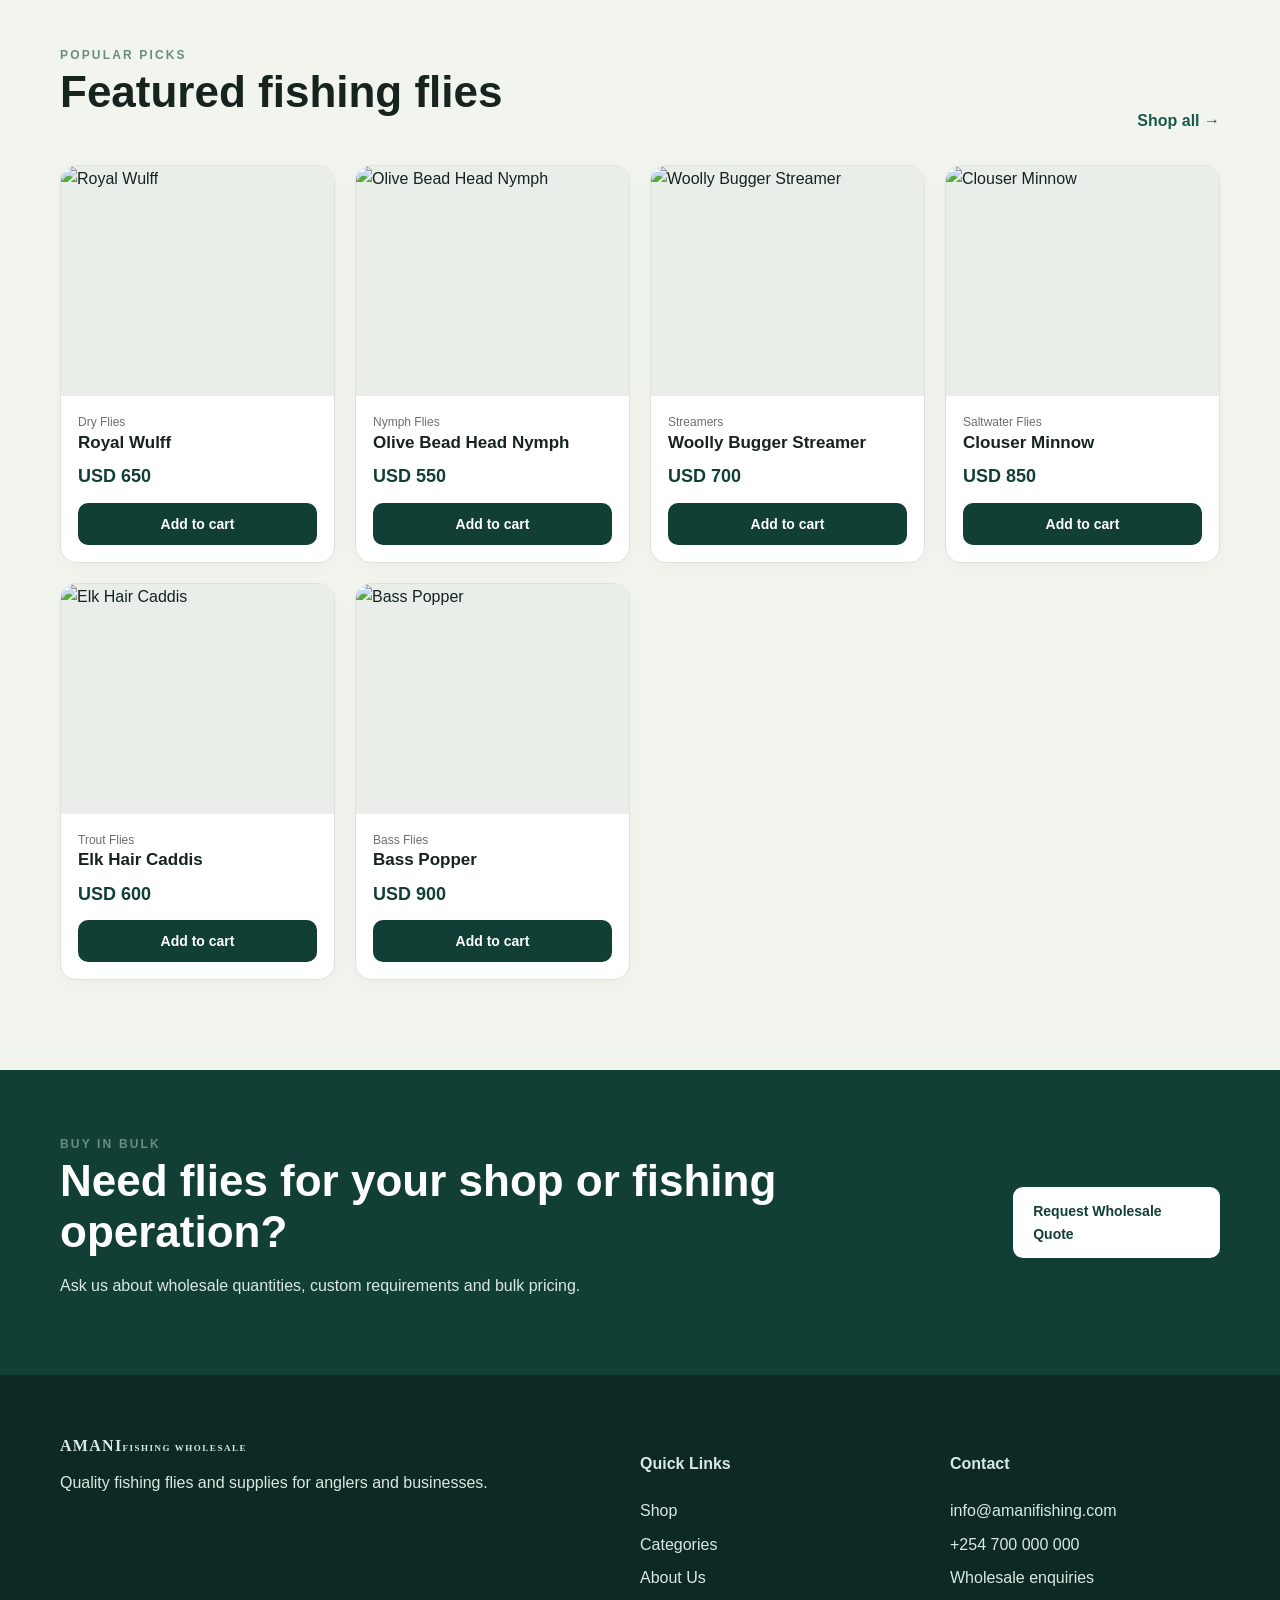
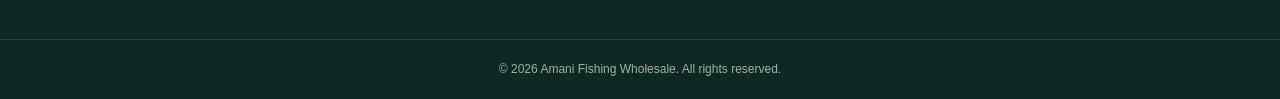
==== commit 58d8b943: "admin" ====
--- a/index.html
+++ b/index.html
@@ -10,7 +10,7 @@
   <div class="container nav">
     <a class="logo" href="index.html"><span>AMANI</span><small>FISHING WHOLESALE</small></a>
     <button class="menu-btn" onclick="toggleMenu()">☰</button>
-    <nav id="mainNav"><a href="index.html">Home</a><a href="shop.html">Shop</a><a href="categories.html">Categories</a><a href="about.html">About</a><a href="contact.html">Contact</a><a class="cart-link" href="cart.html">Cart <b id="cartCount">0</b></a><!--<a class="admin-link" href="admin.html">Admin</a>--></nav>
+    <nav id="mainNav"><a href="index.html">Home</a><a href="shop.html">Shop</a><a href="categories.html">Categories</a><a href="about.html">About</a><a href="contact.html">Contact</a><a class="cart-link" href="cart.html">Cart <b id="cartCount">0</b></a><a class="admin-link" href="admin.html">Admin</a></nav>
   </div>
 </header>
 
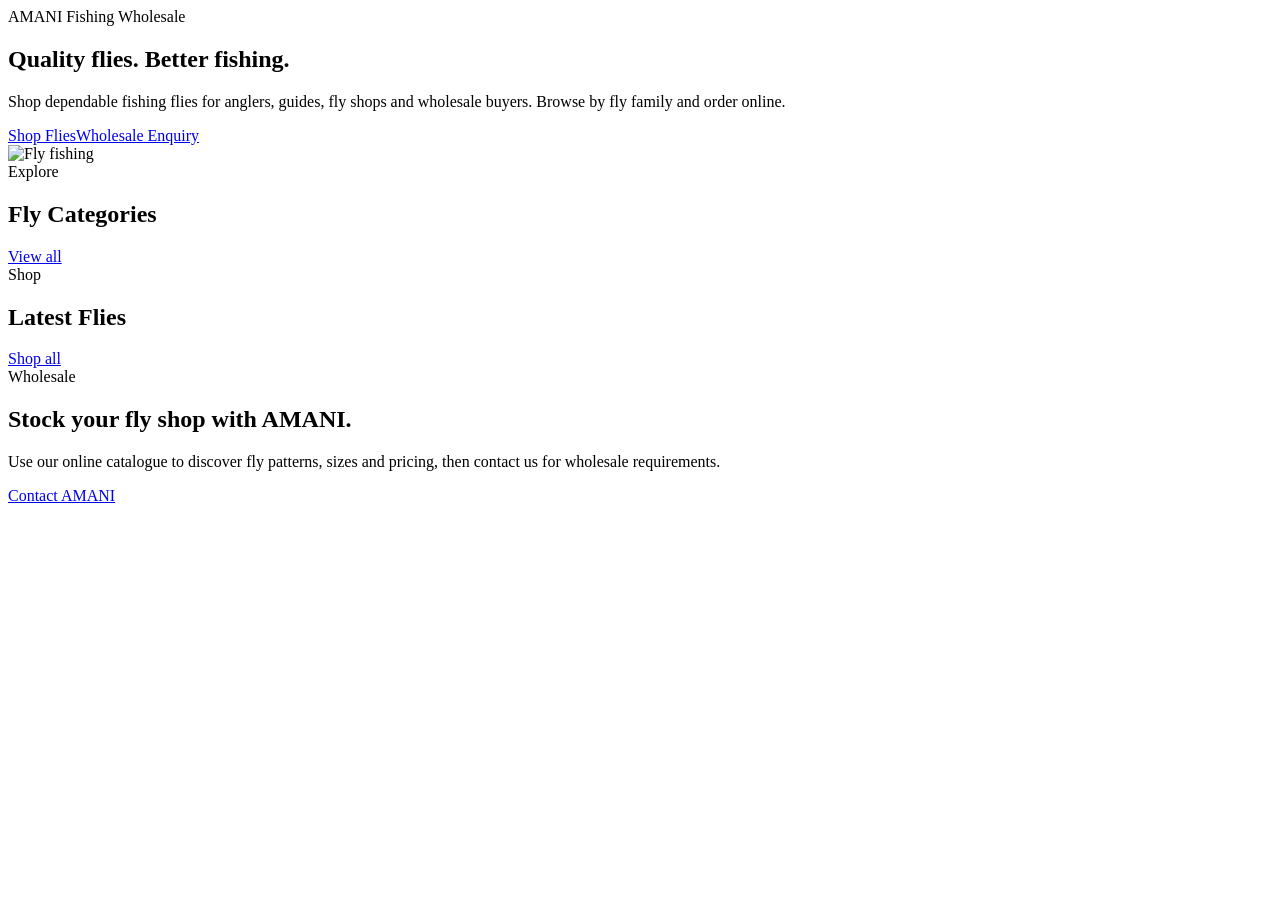
==== commit 0c3372c4: "new" ====
--- a/index.html
+++ b/index.html
@@ -1,44 +1,6 @@
-<!DOCTYPE html>
-<html lang="en">
-<head>
-<meta charset="UTF-8"><meta name="viewport" content="width=device-width,initial-scale=1.0">
-<title>Amani Fishing Wholesale | Quality Fishing Flies</title>
-<link rel="stylesheet" href="style.css">
-</head>
-<body>
-<header class="site-header">
-  <div class="container nav">
-    <a class="logo" href="index.html"><span>AMANI</span><small>FISHING WHOLESALE</small></a>
-    <button class="menu-btn" onclick="toggleMenu()">☰</button>
-    <nav id="mainNav"><a href="index.html">Home</a><a href="shop.html">Shop</a><a href="categories.html">Categories</a><a href="about.html">About</a><a href="contact.html">Contact</a><a class="cart-link" href="cart.html">Cart <b id="cartCount">0</b></a><a class="admin-link" href="admin.html">Admin</a></nav>
-  </div>
-</header>
-
-<section class="hero">
-  <div class="hero-overlay"><div class="container hero-content">
-    <span class="eyebrow">WHOLESALE FLY FISHING SUPPLIES</span>
-    <h1>Find the right fly for every fishing adventure.</h1>
-    <p>Quality fishing flies, dependable wholesale supply and simple online ordering for anglers, guides, shops and fishing businesses.</p>
-    <div class="hero-actions"><a class="btn primary" href="shop.html">Shop Fishing Flies</a><a class="btn light" href="contact.html">Wholesale Enquiry</a></div>
-  </div></div>
-</section>
-
-<section class="section">
-<div class="container">
-  <div class="section-head"><div><span class="eyebrow">SHOP BY TYPE</span><h2>Explore our fishing categories</h2></div><a href="categories.html" class="text-link">View all categories →</a></div>
-  <div id="homeCategories" class="category-grid"></div>
-</div>
-</section>
-
-<section class="section soft">
-<div class="container">
-  <div class="section-head"><div><span class="eyebrow">POPULAR PICKS</span><h2>Featured fishing flies</h2></div><a href="shop.html" class="text-link">Shop all →</a></div>
-  <div id="featuredProducts" class="product-grid"></div>
-</div>
-</section>
-
-<section class="wholesale-banner"><div class="container banner-inner"><div><span class="eyebrow">BUY IN BULK</span><h2>Need flies for your shop or fishing operation?</h2><p>Ask us about wholesale quantities, custom requirements and bulk pricing.</p></div><a class="btn light" href="contact.html">Request Wholesale Quote</a></div></section>
-
-<footer><div class="container footer-grid"><div><a class="logo light-logo" href="index.html"><span>AMANI</span><small>FISHING WHOLESALE</small></a><p>Quality fishing flies and supplies for anglers and businesses.</p></div><div><h4>Quick Links</h4><a href="shop.html">Shop</a><a href="categories.html">Categories</a><a href="about.html">About Us</a></div><div><h4>Contact</h4><a href="mailto:info@amanifishing.com">info@amanifishing.com</a><a href="tel:+254700000000">+254 700 000 000</a><a href="contact.html">Wholesale enquiries</a></div></div><div class="copyright">© 2026 Amani Fishing Wholesale. All rights reserved.</div></footer>
-<script src="app.js"></script><script>renderHome();</script>
-</body></html>
+<!doctype html><html lang="en"><head><meta charset="utf-8"><meta name="viewport" content="width=device-width,initial-scale=1"><title>AMANI Fishing Wholesale</title><link rel="stylesheet" href="css/style.css"><script src="https://cdn.jsdelivr.net/npm/@supabase/supabase-js@2"></script><script src="supabase-config.js"></script></head><body><div id="site-header"></div>
+<section class="hero"><div class="container hero-grid"><div><div class="eyebrow">AMANI Fishing Wholesale</div><h1>Quality flies. Better fishing.</h1><p>Shop dependable fishing flies for anglers, guides, fly shops and wholesale buyers. Browse by fly family and order online.</p><div class="hero-actions"><a class="btn btn-gold" href="shop.html">Shop Flies</a><a class="btn btn-light" href="contact.html">Wholesale Enquiry</a></div></div><div class="hero-card"><img src="https://images.unsplash.com/photo-1559827260-dc66d52bef19?auto=format&fit=crop&w=1200&q=80" alt="Fly fishing"></div></div></section>
+<section class="section"><div class="container"><div class="section-head"><div><div class="eyebrow">Explore</div><h2>Fly Categories</h2></div><a class="btn btn-light" href="shop.html">View all</a></div><div class="grid grid-4" data-home-categories></div></div></section>
+<section class="section" style="background:var(--cream)"><div class="container"><div class="section-head"><div><div class="eyebrow">Shop</div><h2>Latest Flies</h2></div><a class="btn btn-light" href="shop.html">Shop all</a></div><div class="grid grid-4" data-home-products></div></div></section>
+<section class="section"><div class="container cta"><div class="eyebrow">Wholesale</div><h2>Stock your fly shop with AMANI.</h2><p class="muted">Use our online catalogue to discover fly patterns, sizes and pricing, then contact us for wholesale requirements.</p><a class="btn btn-primary" href="contact.html">Contact AMANI</a></div></section>
+<div id="site-footer"></div><script src="js/app.js"></script></body></html>
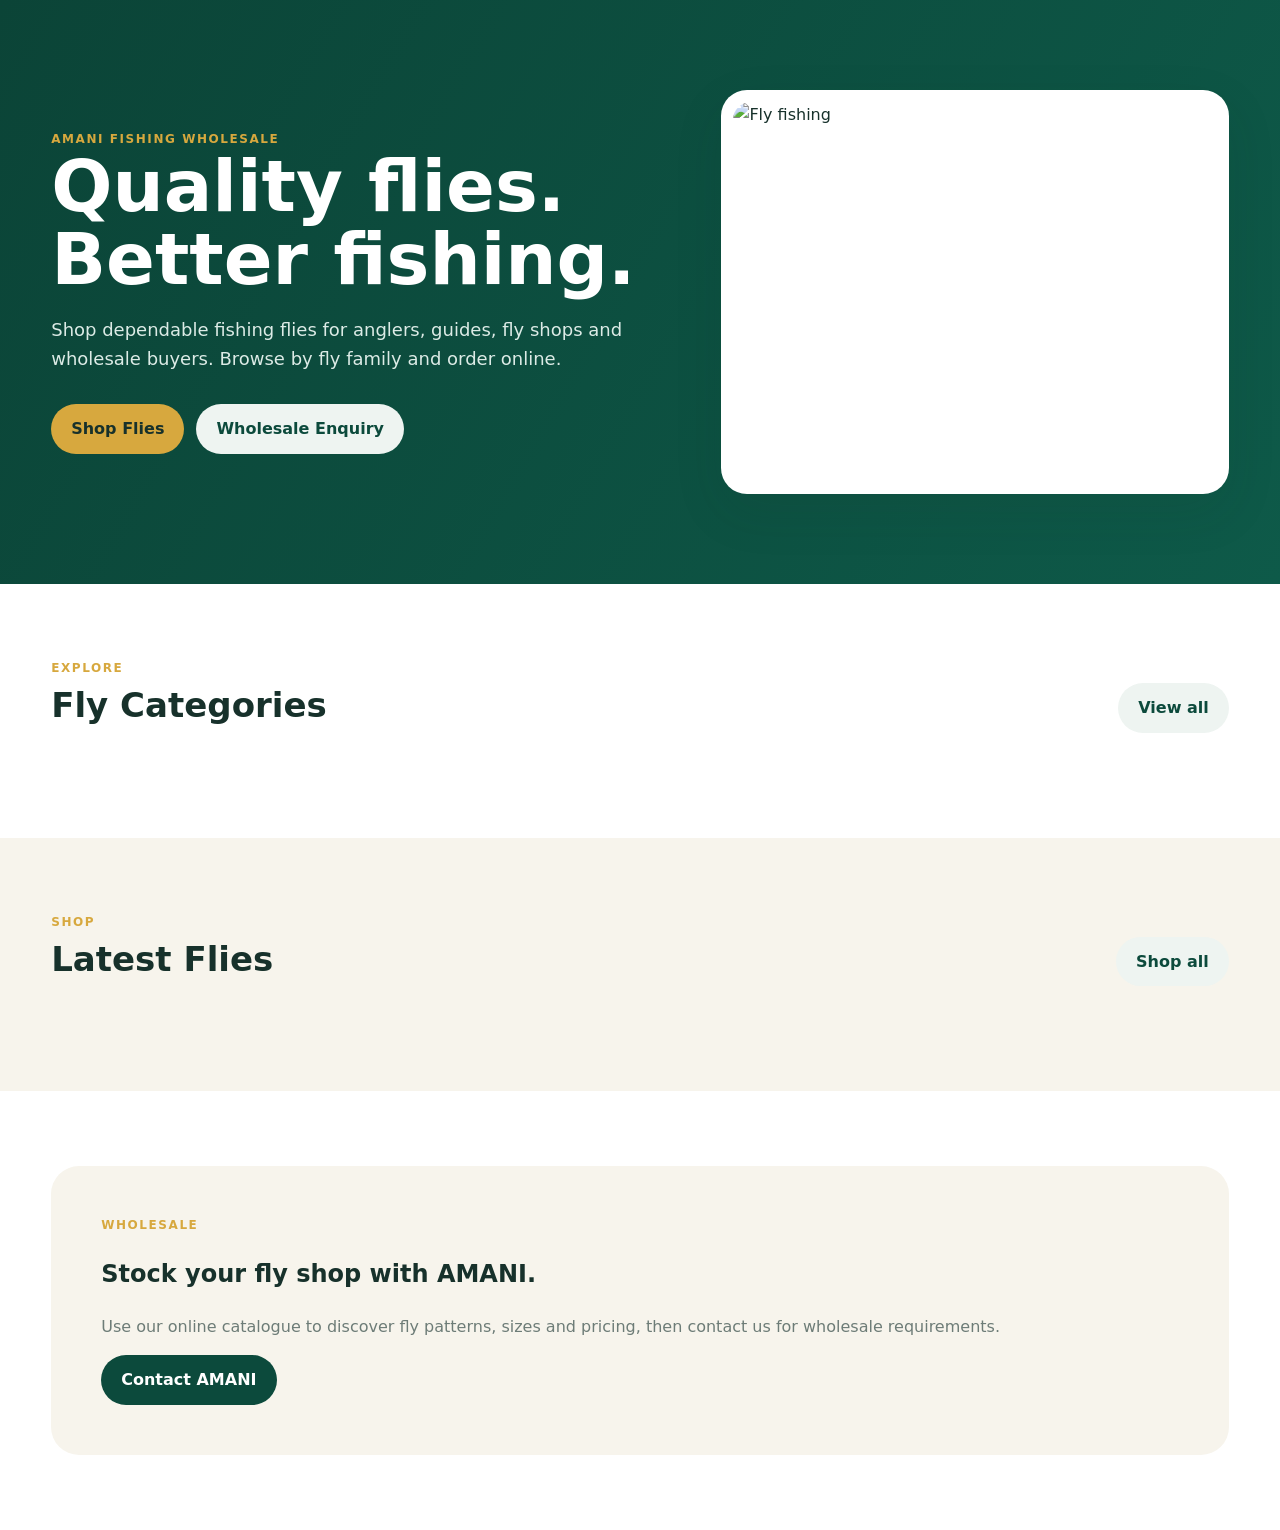
==== commit f936b922: "index" ====
--- a/index.html
+++ b/index.html
@@ -1,6 +1,69 @@
-<!doctype html><html lang="en"><head><meta charset="utf-8"><meta name="viewport" content="width=device-width,initial-scale=1"><title>AMANI Fishing Wholesale</title><link rel="stylesheet" href="css/style.css"><script src="https://cdn.jsdelivr.net/npm/@supabase/supabase-js@2"></script><script src="supabase-config.js"></script></head><body><div id="site-header"></div>
-<section class="hero"><div class="container hero-grid"><div><div class="eyebrow">AMANI Fishing Wholesale</div><h1>Quality flies. Better fishing.</h1><p>Shop dependable fishing flies for anglers, guides, fly shops and wholesale buyers. Browse by fly family and order online.</p><div class="hero-actions"><a class="btn btn-gold" href="shop.html">Shop Flies</a><a class="btn btn-light" href="contact.html">Wholesale Enquiry</a></div></div><div class="hero-card"><img src="https://images.unsplash.com/photo-1559827260-dc66d52bef19?auto=format&fit=crop&w=1200&q=80" alt="Fly fishing"></div></div></section>
-<section class="section"><div class="container"><div class="section-head"><div><div class="eyebrow">Explore</div><h2>Fly Categories</h2></div><a class="btn btn-light" href="shop.html">View all</a></div><div class="grid grid-4" data-home-categories></div></div></section>
-<section class="section" style="background:var(--cream)"><div class="container"><div class="section-head"><div><div class="eyebrow">Shop</div><h2>Latest Flies</h2></div><a class="btn btn-light" href="shop.html">Shop all</a></div><div class="grid grid-4" data-home-products></div></div></section>
-<section class="section"><div class="container cta"><div class="eyebrow">Wholesale</div><h2>Stock your fly shop with AMANI.</h2><p class="muted">Use our online catalogue to discover fly patterns, sizes and pricing, then contact us for wholesale requirements.</p><a class="btn btn-primary" href="contact.html">Contact AMANI</a></div></section>
-<div id="site-footer"></div><script src="js/app.js"></script></body></html>+<!doctype html>
+<html lang="en">
+  <head>
+    <meta charset="utf-8">
+    <meta name="viewport" content="width=device-width,initial-scale=1">
+    <title>AMANI Fishing Wholesale</title>
+    <link rel="stylesheet" href="style.css">
+    <script src="https://cdn.jsdelivr.net/npm/@supabase/supabase-js@2"></script>
+    <script src="supabase-config.js"></script>
+  </head>
+  <body>
+    <div id="site-header"></div>
+
+    <section class="hero">
+      <div class="container hero-grid">
+        <div>
+          <div class="eyebrow">AMANI Fishing Wholesale</div>
+          <h1>Quality flies. Better fishing.</h1>
+          <p>Shop dependable fishing flies for anglers, guides, fly shops and wholesale buyers. Browse by fly family and order online.</p>
+          <div class="hero-actions">
+            <a class="btn btn-gold" href="shop.html">Shop Flies</a>
+            <a class="btn btn-light" href="contact.html">Wholesale Enquiry</a>
+          </div>
+        </div>
+        <div class="hero-card">
+          <img src="https://images.unsplash.com/photo-1559827260-dc66d52bef19?auto=format&fit=crop&w=1200&q=80" alt="Fly fishing">
+        </div>
+      </div>
+    </section>
+
+    <section class="section">
+      <div class="container">
+        <div class="section-head">
+          <div>
+            <div class="eyebrow">Explore</div>
+            <h2>Fly Categories</h2>
+          </div>
+          <a class="btn btn-light" href="shop.html">View all</a>
+        </div>
+        <div class="grid grid-4" data-home-categories></div>
+      </div>
+    </section>
+
+    <section class="section" style="background:var(--cream)">
+      <div class="container">
+        <div class="section-head">
+          <div>
+            <div class="eyebrow">Shop</div>
+            <h2>Latest Flies</h2>
+          </div>
+          <a class="btn btn-light" href="shop.html">Shop all</a>
+        </div>
+        <div class="grid grid-4" data-home-products></div>
+      </div>
+    </section>
+
+    <section class="section">
+      <div class="container cta">
+        <div class="eyebrow">Wholesale</div>
+        <h2>Stock your fly shop with AMANI.</h2>
+        <p class="muted">Use our online catalogue to discover fly patterns, sizes and pricing, then contact us for wholesale requirements.</p>
+        <a class="btn btn-primary" href="contact.html">Contact AMANI</a>
+      </div>
+    </section>
+
+    <div id="site-footer"></div>
+    <script src="app.js"></script>
+  </body>
+</html>
--- a/style.css
+++ b/style.css
@@ -0,0 +1,140 @@
+:root{
+  --green:#0c4a3c;
+  --green2:#146653;
+  --gold:#d7a83e;
+  --cream:#f7f4ec;
+  --white:#fff;
+  --ink:#17312b;
+  --muted:#6d7c77;
+  --line:#e3e8e4;
+  --danger:#b42318;
+  --shadow:0 18px 50px rgba(16,50,42,.10);
+  --radius:18px;
+}
+*{box-sizing:border-box}
+html{scroll-behavior:smooth}
+body{margin:0;font-family:Inter,system-ui,-apple-system,BlinkMacSystemFont,"Segoe UI",sans-serif;color:var(--ink);background:#fff;line-height:1.6}
+img{max-width:100%;display:block}
+a{text-decoration:none;color:inherit}
+button,input,textarea,select{font:inherit}
+button{cursor:pointer}
+.container{width:min(1180px,92%);margin:auto}
+.site-header{position:sticky;top:0;z-index:100;background:rgba(255,255,255,.96);backdrop-filter:blur(12px);border-bottom:1px solid var(--line)}
+.nav{height:76px;display:flex;align-items:center;justify-content:space-between;gap:25px}
+.logo{font-weight:900;letter-spacing:.08em;color:var(--green);font-size:20px}
+.logo span{display:block;font-size:10px;letter-spacing:.18em;color:var(--gold)}
+.nav-links{display:flex;gap:25px;align-items:center}
+.nav-links a{font-weight:700;font-size:14px}
+.nav-links a:hover,.nav-links a.active{color:var(--green2)}
+.nav-actions{display:flex;gap:10px;align-items:center}
+.menu-btn{display:none;border:0;background:none;font-size:26px}
+.btn{display:inline-flex;align-items:center;justify-content:center;gap:8px;border:0;border-radius:999px;padding:12px 20px;font-weight:800;transition:.2s}
+.btn-primary{background:var(--green);color:#fff}
+.btn-primary:hover{background:#083a30;transform:translateY(-1px)}
+.btn-gold{background:var(--gold);color:#17312b}
+.btn-light{background:#eef4f1;color:var(--green)}
+.btn-danger{background:#fee4e2;color:var(--danger)}
+.btn-sm{padding:8px 13px;font-size:13px}
+.hero{background:linear-gradient(120deg,#0b4437,#0e5a49);color:#fff;padding:90px 0}
+.hero-grid{display:grid;grid-template-columns:1.1fr .9fr;align-items:center;gap:50px}
+.hero h1{font-size:clamp(42px,6vw,72px);line-height:1.02;margin:0 0 20px}
+.hero p{font-size:18px;max-width:650px;color:#dcebe6}
+.hero-actions{display:flex;gap:12px;flex-wrap:wrap;margin-top:30px}
+.hero-card{background:#fff;color:var(--ink);border-radius:26px;padding:12px;box-shadow:var(--shadow)}
+.hero-card img{height:380px;width:100%;object-fit:cover;border-radius:18px}
+.section{padding:75px 0}
+.section-head{display:flex;align-items:end;justify-content:space-between;gap:20px;margin-bottom:30px}
+.section-head h2{margin:0;font-size:34px}
+.eyebrow{color:var(--gold);font-weight:900;text-transform:uppercase;letter-spacing:.13em;font-size:12px}
+.muted{color:var(--muted)}
+.grid{display:grid;gap:20px}
+.grid-4{grid-template-columns:repeat(4,1fr)}
+.grid-3{grid-template-columns:repeat(3,1fr)}
+.grid-2{grid-template-columns:repeat(2,1fr)}
+.card{border:1px solid var(--line);border-radius:var(--radius);background:#fff;overflow:hidden;box-shadow:0 5px 25px rgba(16,50,42,.05)}
+.card-body{padding:18px}
+.category-card img{height:190px;width:100%;object-fit:cover}
+.product-card{position:relative}
+.product-card img{height:240px;width:100%;object-fit:cover;background:#f3f5f3}
+.product-card h3{margin:4px 0 5px;font-size:18px}
+.price{font-size:18px;font-weight:900;color:var(--green)}
+.product-meta{display:flex;align-items:center;justify-content:space-between;gap:10px;margin-top:12px}
+.badge{display:inline-flex;border-radius:999px;padding:5px 10px;background:#edf5f1;color:var(--green);font-size:12px;font-weight:800}
+.filters{display:flex;gap:12px;flex-wrap:wrap;margin-bottom:30px}
+.field{width:100%;padding:12px 14px;border:1px solid var(--line);border-radius:12px;outline:none;background:#fff}
+.field:focus{border-color:var(--green)}
+.filters .field{max-width:300px}
+.empty{text-align:center;padding:50px;border:1px dashed var(--line);border-radius:18px;color:var(--muted)}
+.cta{background:var(--cream);border-radius:28px;padding:50px}
+.footer{background:#102c25;color:#dce8e4;padding:55px 0 25px;margin-top:60px}
+.footer-grid{display:grid;grid-template-columns:1.3fr 1fr 1fr;gap:40px}
+.footer h3{color:#fff}
+.footer a{color:#dce8e4}
+.footer-bottom{border-top:1px solid rgba(255,255,255,.12);margin-top:35px;padding-top:18px;font-size:13px}
+.breadcrumb{padding:25px 0;color:var(--muted);font-size:14px}
+.product-detail{display:grid;grid-template-columns:1fr 1fr;gap:50px;align-items:start}
+.product-detail-image{border-radius:24px;background:#f5f7f5;overflow:hidden}
+.product-detail-image img{width:100%;height:560px;object-fit:cover}
+.qty{display:flex;align-items:center;gap:10px;margin:20px 0}
+.qty button{width:38px;height:38px;border:1px solid var(--line);background:#fff;border-radius:10px}
+.qty input{width:65px;text-align:center}
+.cart-drawer{position:fixed;inset:0;z-index:200;pointer-events:none}
+.cart-overlay{position:absolute;inset:0;background:rgba(0,0,0,.45);opacity:0;transition:.2s}
+.cart-panel{position:absolute;right:0;top:0;height:100%;width:min(460px,100%);background:#fff;transform:translateX(100%);transition:.25s;padding:24px;display:flex;flex-direction:column}
+.cart-drawer.open{pointer-events:auto}
+.cart-drawer.open .cart-overlay{opacity:1}
+.cart-drawer.open .cart-panel{transform:translateX(0)}
+.cart-items{flex:1;overflow:auto}
+.cart-item{display:grid;grid-template-columns:65px 1fr auto;gap:12px;padding:14px 0;border-bottom:1px solid var(--line)}
+.cart-item img{width:65px;height:65px;object-fit:cover;border-radius:10px}
+.modal{position:fixed;inset:0;z-index:250;background:rgba(0,0,0,.55);display:none;align-items:center;justify-content:center;padding:20px}
+.modal.open{display:flex}
+.modal-box{background:#fff;border-radius:22px;width:min(800px,100%);max-height:90vh;overflow:auto;padding:28px;position:relative}
+.close{position:absolute;right:18px;top:14px;border:0;background:none;font-size:28px}
+.form-grid{display:grid;grid-template-columns:repeat(2,1fr);gap:15px}
+.form-group{display:flex;flex-direction:column;gap:6px}
+.form-group.full{grid-column:1/-1}
+.form-group label{font-weight:800;font-size:13px}
+textarea.field{min-height:120px;resize:vertical}
+.notice{padding:13px 15px;border-radius:12px;margin:12px 0}
+.notice.success{background:#eaf7ef;color:#17663a}
+.notice.error{background:#fff0ef;color:#9c2419}
+.table-wrap{overflow:auto}
+table{width:100%;border-collapse:collapse}
+th,td{text-align:left;padding:13px;border-bottom:1px solid var(--line);vertical-align:top}
+th{font-size:12px;text-transform:uppercase;color:var(--muted)}
+.admin-shell{min-height:100vh;background:#f6f8f6}
+.admin-top{background:#0f352c;color:#fff;padding:18px 0}
+.admin-layout{display:grid;grid-template-columns:230px 1fr;min-height:calc(100vh - 70px)}
+.admin-sidebar{background:#fff;border-right:1px solid var(--line);padding:20px}
+.admin-sidebar button{display:block;width:100%;text-align:left;padding:12px;border:0;background:none;border-radius:10px;font-weight:800;margin-bottom:5px}
+.admin-sidebar button.active,.admin-sidebar button:hover{background:#edf5f1;color:var(--green)}
+.admin-main{padding:30px}
+.admin-panel{background:#fff;border:1px solid var(--line);border-radius:18px;padding:22px;margin-bottom:20px}
+.admin-list{display:grid;gap:12px;margin-top:18px}
+.admin-row{display:grid;grid-template-columns:70px 1fr auto;gap:14px;align-items:center;border:1px solid var(--line);padding:12px;border-radius:14px}
+.admin-row img{width:70px;height:60px;border-radius:9px;object-fit:cover}
+.actions{display:flex;gap:8px;flex-wrap:wrap}
+.stat-grid{display:grid;grid-template-columns:repeat(4,1fr);gap:15px}
+.stat{background:#fff;border:1px solid var(--line);border-radius:16px;padding:20px}
+.stat strong{font-size:28px;display:block;color:var(--green)}
+@media(max-width:900px){
+  .nav-links{display:none;position:absolute;top:76px;left:0;right:0;background:#fff;padding:20px;flex-direction:column;align-items:flex-start;border-bottom:1px solid var(--line)}
+  .nav-links.open{display:flex}
+  .menu-btn{display:block}
+  .hero-grid,.product-detail,.footer-grid{grid-template-columns:1fr}
+  .grid-4{grid-template-columns:repeat(2,1fr)}
+  .admin-layout{grid-template-columns:1fr}
+  .admin-sidebar{border-right:0;border-bottom:1px solid var(--line);display:flex;overflow:auto;gap:8px}
+  .admin-sidebar button{min-width:max-content}
+  .stat-grid{grid-template-columns:repeat(2,1fr)}
+}
+@media(max-width:600px){
+  .hero{padding:60px 0}
+  .section{padding:55px 0}
+  .grid-4,.grid-3,.grid-2,.form-grid{grid-template-columns:1fr}
+  .product-detail-image img{height:360px}
+  .admin-main{padding:16px}
+  .stat-grid{grid-template-columns:1fr 1fr}
+  .nav-actions .btn{padding:9px 13px}
+}
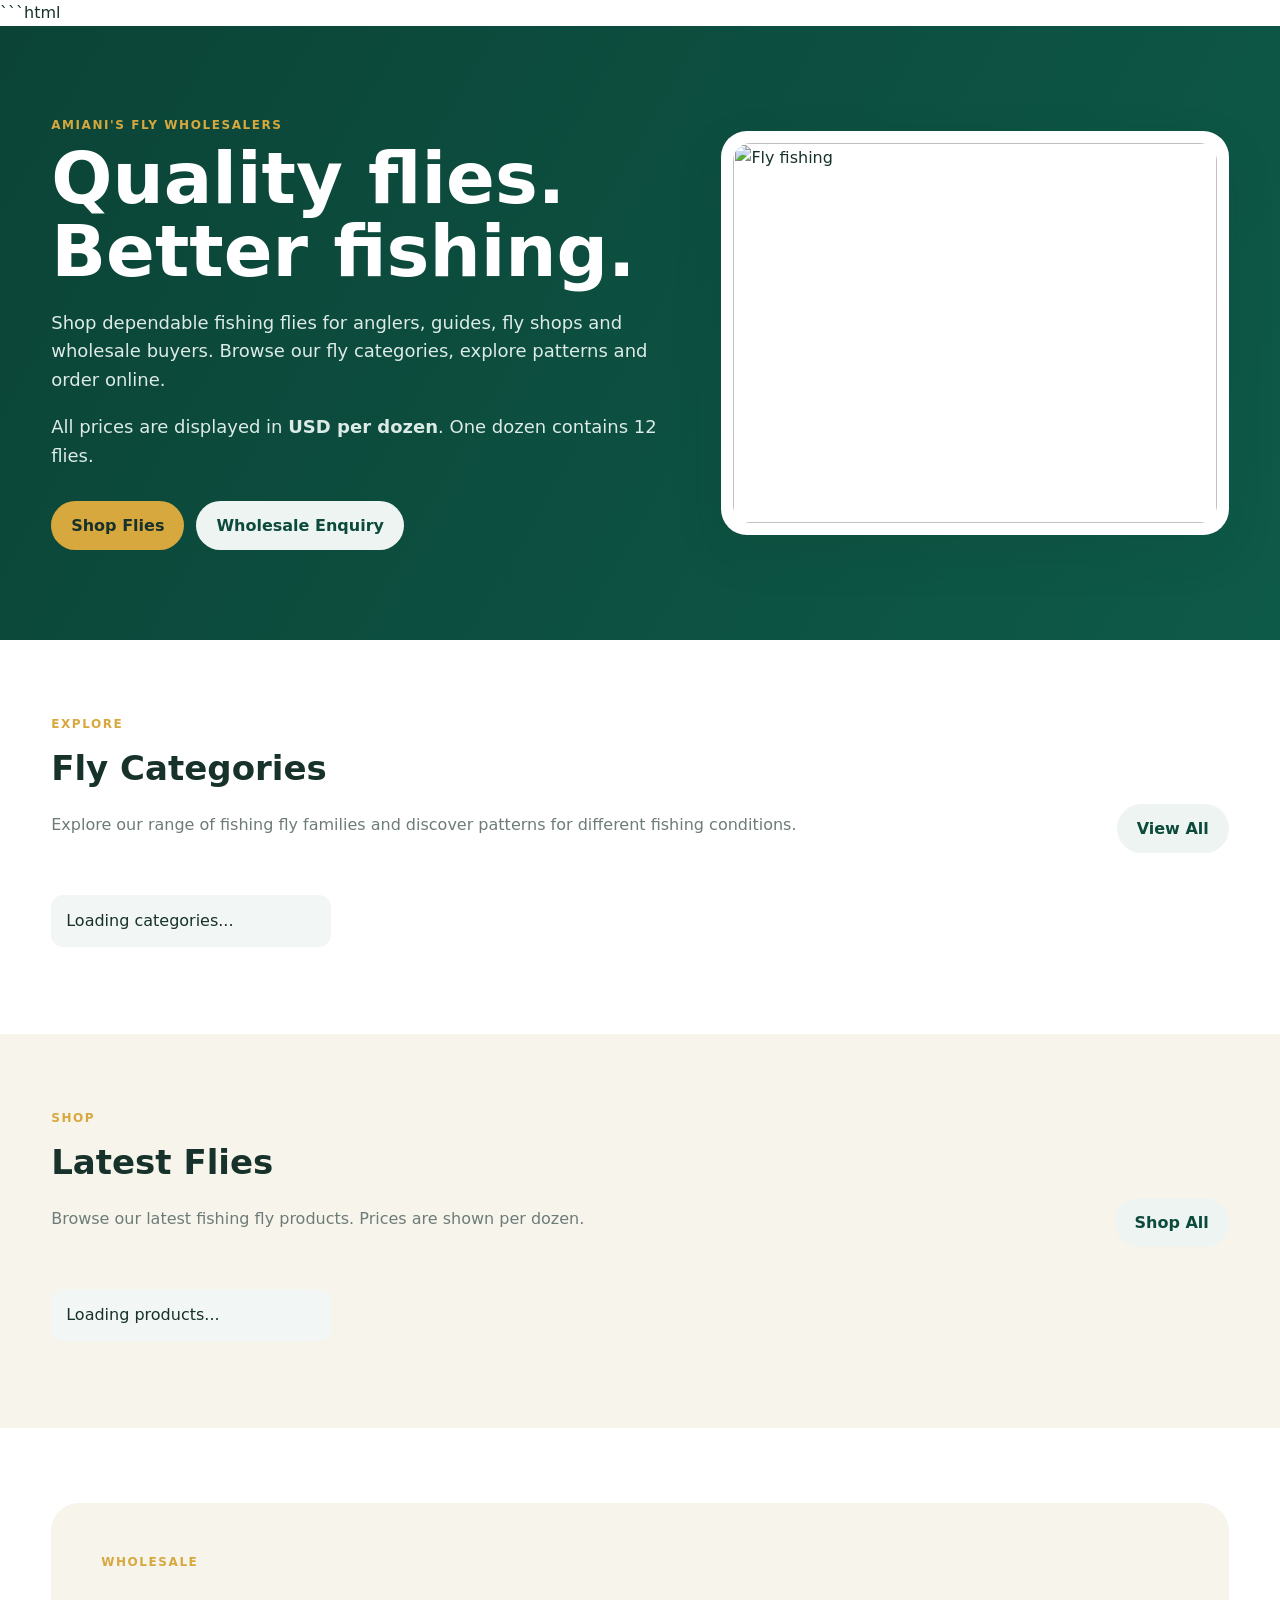
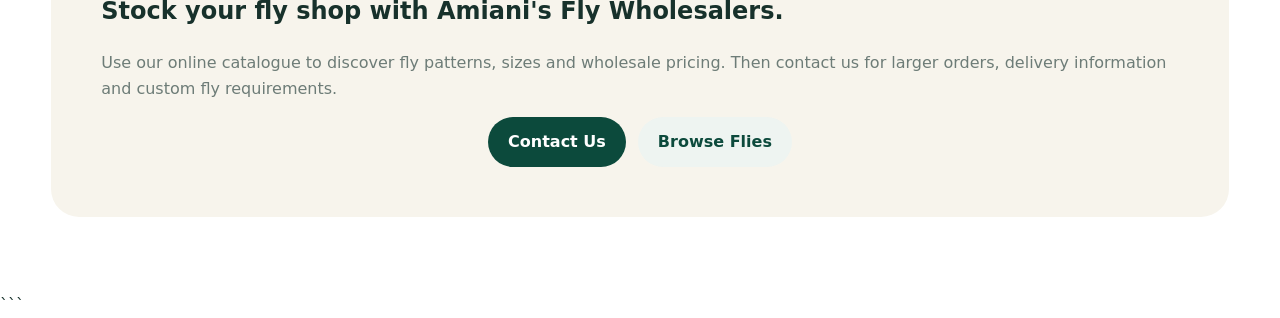
==== commit e732dd79: "AMANI" ====
--- a/index.html
+++ b/index.html
@@ -1,69 +1,326 @@
+```html
 <!doctype html>
 <html lang="en">
-  <head>
+
+<head>
+
     <meta charset="utf-8">
-    <meta name="viewport" content="width=device-width,initial-scale=1">
-    <title>AMANI Fishing Wholesale</title>
-    <link rel="stylesheet" href="style.css">
-    <script src="https://cdn.jsdelivr.net/npm/@supabase/supabase-js@2"></script>
-    <script src="supabase-config.js"></script>
-  </head>
-  <body>
+
+    <meta
+        name="viewport"
+        content="width=device-width, initial-scale=1"
+    >
+
+    <meta
+        name="description"
+        content="Amiani's Fly Wholesalers supplies quality fishing flies for anglers, guides, fly shops and wholesale buyers. Browse fishing fly categories and order online."
+    >
+
+    <meta
+        name="keywords"
+        content="Amiani's Fly Wholesalers, fishing flies, fly fishing, wholesale fishing flies, dry flies, nymphs, streamers, caddis, mayflies, stoneflies, Kenya"
+    >
+
+    <meta
+        name="author"
+        content="Amiani's Fly Wholesalers"
+    >
+
+    <meta
+        name="theme-color"
+        content="#0b3d2e"
+    >
+
+    <title>
+        Amiani's Fly Wholesalers | Quality Fishing Flies
+    </title>
+
+    <link
+        rel="stylesheet"
+        href="style.css"
+    >
+
+    <!-- Supabase -->
+    <script
+        src="https://cdn.jsdelivr.net/npm/@supabase/supabase-js@2"
+        defer
+    ></script>
+
+    <!-- Supabase Configuration -->
+    <script
+        src="supabase-config.js"
+        defer
+    ></script>
+
+</head>
+
+
+<body>
+
+    <!-- =====================================================
+         HEADER
+    ====================================================== -->
+
     <div id="site-header"></div>
 
+
+    <!-- =====================================================
+         HERO
+    ====================================================== -->
+
     <section class="hero">
-      <div class="container hero-grid">
-        <div>
-          <div class="eyebrow">AMANI Fishing Wholesale</div>
-          <h1>Quality flies. Better fishing.</h1>
-          <p>Shop dependable fishing flies for anglers, guides, fly shops and wholesale buyers. Browse by fly family and order online.</p>
-          <div class="hero-actions">
-            <a class="btn btn-gold" href="shop.html">Shop Flies</a>
-            <a class="btn btn-light" href="contact.html">Wholesale Enquiry</a>
-          </div>
+
+        <div class="container hero-grid">
+
+            <div>
+
+                <div class="eyebrow">
+                    Amiani's Fly Wholesalers
+                </div>
+
+                <h1>
+                    Quality flies.
+                    <br>
+                    Better fishing.
+                </h1>
+
+                <p>
+                    Shop dependable fishing flies for anglers,
+                    guides, fly shops and wholesale buyers.
+                    Browse our fly categories, explore patterns
+                    and order online.
+                </p>
+
+                <p class="muted">
+                    All prices are displayed in
+                    <strong>USD per dozen</strong>.
+                    One dozen contains 12 flies.
+                </p>
+
+
+                <div class="hero-actions">
+
+                    <a
+                        class="btn btn-gold"
+                        href="shop.html"
+                    >
+                        Shop Flies
+                    </a>
+
+                    <a
+                        class="btn btn-light"
+                        href="contact.html"
+                    >
+                        Wholesale Enquiry
+                    </a>
+
+                </div>
+
+            </div>
+
+
+            <div class="hero-card">
+
+                <img
+                    src="https://images.unsplash.com/photo-1559827260-dc66d52bef19?auto=format&fit=crop&w=1200&q=80"
+                    alt="Fly fishing"
+                    loading="eager"
+                >
+
+            </div>
+
         </div>
-        <div class="hero-card">
-          <img src="https://images.unsplash.com/photo-1559827260-dc66d52bef19?auto=format&fit=crop&w=1200&q=80" alt="Fly fishing">
+
+    </section>
+
+
+    <!-- =====================================================
+         CATEGORIES
+    ====================================================== -->
+
+    <section class="section">
+
+        <div class="container">
+
+            <div class="section-head">
+
+                <div>
+
+                    <div class="eyebrow">
+                        Explore
+                    </div>
+
+                    <h2>
+                        Fly Categories
+                    </h2>
+
+                    <p class="muted">
+                        Explore our range of fishing fly families
+                        and discover patterns for different
+                        fishing conditions.
+                    </p>
+
+                </div>
+
+                <a
+                    class="btn btn-light"
+                    href="shop.html"
+                >
+                    View All
+                </a>
+
+            </div>
+
+
+            <div
+                class="grid grid-4"
+                data-home-categories
+            >
+
+                <div class="notice">
+                    Loading categories...
+                </div>
+
+            </div>
+
         </div>
-      </div>
+
     </section>
 
+
+    <!-- =====================================================
+         LATEST PRODUCTS
+    ====================================================== -->
+
+    <section
+        class="section"
+        style="background:var(--cream)"
+    >
+
+        <div class="container">
+
+            <div class="section-head">
+
+                <div>
+
+                    <div class="eyebrow">
+                        Shop
+                    </div>
+
+                    <h2>
+                        Latest Flies
+                    </h2>
+
+                    <p class="muted">
+                        Browse our latest fishing fly products.
+                        Prices are shown per dozen.
+                    </p>
+
+                </div>
+
+                <a
+                    class="btn btn-light"
+                    href="shop.html"
+                >
+                    Shop All
+                </a>
+
+            </div>
+
+
+            <div
+                class="grid grid-4"
+                data-home-products
+            >
+
+                <div class="notice">
+                    Loading products...
+                </div>
+
+            </div>
+
+        </div>
+
+    </section>
+
+
+    <!-- =====================================================
+         WHOLESALE CTA
+    ====================================================== -->
+
     <section class="section">
-      <div class="container">
-        <div class="section-head">
-          <div>
-            <div class="eyebrow">Explore</div>
-            <h2>Fly Categories</h2>
-          </div>
-          <a class="btn btn-light" href="shop.html">View all</a>
+
+        <div class="container">
+
+            <div class="cta">
+
+                <div class="eyebrow">
+                    Wholesale
+                </div>
+
+                <h2>
+                    Stock your fly shop with
+                    Amiani's Fly Wholesalers.
+                </h2>
+
+                <p class="muted">
+                    Use our online catalogue to discover
+                    fly patterns, sizes and wholesale pricing.
+                    Then contact us for larger orders,
+                    delivery information and custom
+                    fly requirements.
+                </p>
+
+
+                <div
+                    style="
+                        display:flex;
+                        gap:12px;
+                        flex-wrap:wrap;
+                        justify-content:center;
+                    "
+                >
+
+                    <a
+                        class="btn btn-primary"
+                        href="contact.html"
+                    >
+                        Contact Us
+                    </a>
+
+                    <a
+                        class="btn btn-light"
+                        href="shop.html"
+                    >
+                        Browse Flies
+                    </a>
+
+                </div>
+
+            </div>
+
         </div>
-        <div class="grid grid-4" data-home-categories></div>
-      </div>
+
     </section>
 
-    <section class="section" style="background:var(--cream)">
-      <div class="container">
-        <div class="section-head">
-          <div>
-            <div class="eyebrow">Shop</div>
-            <h2>Latest Flies</h2>
-          </div>
-          <a class="btn btn-light" href="shop.html">Shop all</a>
-        </div>
-        <div class="grid grid-4" data-home-products></div>
-      </div>
-    </section>
-
-    <section class="section">
-      <div class="container cta">
-        <div class="eyebrow">Wholesale</div>
-        <h2>Stock your fly shop with AMANI.</h2>
-        <p class="muted">Use our online catalogue to discover fly patterns, sizes and pricing, then contact us for wholesale requirements.</p>
-        <a class="btn btn-primary" href="contact.html">Contact AMANI</a>
-      </div>
-    </section>
+
+    <!-- =====================================================
+         FOOTER
+    ====================================================== -->
 
     <div id="site-footer"></div>
-    <script src="app.js"></script>
-  </body>
-</html>+
+
+    <!-- =====================================================
+         APPLICATION
+    ====================================================== -->
+
+    <script
+        src="app.js"
+        defer
+    ></script>
+
+</body>
+
+</html>
+```
--- a/style.css
+++ b/style.css
@@ -1,6 +1,7 @@
 :root{
   --green:#0c4a3c;
   --green2:#146653;
+  --green3:#0f352c;
   --gold:#d7a83e;
   --cream:#f7f4ec;
   --white:#fff;
@@ -8,133 +9,1477 @@
   --muted:#6d7c77;
   --line:#e3e8e4;
   --danger:#b42318;
+  --success:#17663a;
   --shadow:0 18px 50px rgba(16,50,42,.10);
+  --shadow-sm:0 5px 25px rgba(16,50,42,.06);
   --radius:18px;
 }
-*{box-sizing:border-box}
-html{scroll-behavior:smooth}
-body{margin:0;font-family:Inter,system-ui,-apple-system,BlinkMacSystemFont,"Segoe UI",sans-serif;color:var(--ink);background:#fff;line-height:1.6}
-img{max-width:100%;display:block}
-a{text-decoration:none;color:inherit}
-button,input,textarea,select{font:inherit}
-button{cursor:pointer}
-.container{width:min(1180px,92%);margin:auto}
-.site-header{position:sticky;top:0;z-index:100;background:rgba(255,255,255,.96);backdrop-filter:blur(12px);border-bottom:1px solid var(--line)}
-.nav{height:76px;display:flex;align-items:center;justify-content:space-between;gap:25px}
-.logo{font-weight:900;letter-spacing:.08em;color:var(--green);font-size:20px}
-.logo span{display:block;font-size:10px;letter-spacing:.18em;color:var(--gold)}
-.nav-links{display:flex;gap:25px;align-items:center}
-.nav-links a{font-weight:700;font-size:14px}
-.nav-links a:hover,.nav-links a.active{color:var(--green2)}
-.nav-actions{display:flex;gap:10px;align-items:center}
-.menu-btn{display:none;border:0;background:none;font-size:26px}
-.btn{display:inline-flex;align-items:center;justify-content:center;gap:8px;border:0;border-radius:999px;padding:12px 20px;font-weight:800;transition:.2s}
-.btn-primary{background:var(--green);color:#fff}
-.btn-primary:hover{background:#083a30;transform:translateY(-1px)}
-.btn-gold{background:var(--gold);color:#17312b}
-.btn-light{background:#eef4f1;color:var(--green)}
-.btn-danger{background:#fee4e2;color:var(--danger)}
-.btn-sm{padding:8px 13px;font-size:13px}
-.hero{background:linear-gradient(120deg,#0b4437,#0e5a49);color:#fff;padding:90px 0}
-.hero-grid{display:grid;grid-template-columns:1.1fr .9fr;align-items:center;gap:50px}
-.hero h1{font-size:clamp(42px,6vw,72px);line-height:1.02;margin:0 0 20px}
-.hero p{font-size:18px;max-width:650px;color:#dcebe6}
-.hero-actions{display:flex;gap:12px;flex-wrap:wrap;margin-top:30px}
-.hero-card{background:#fff;color:var(--ink);border-radius:26px;padding:12px;box-shadow:var(--shadow)}
-.hero-card img{height:380px;width:100%;object-fit:cover;border-radius:18px}
-.section{padding:75px 0}
-.section-head{display:flex;align-items:end;justify-content:space-between;gap:20px;margin-bottom:30px}
-.section-head h2{margin:0;font-size:34px}
-.eyebrow{color:var(--gold);font-weight:900;text-transform:uppercase;letter-spacing:.13em;font-size:12px}
-.muted{color:var(--muted)}
-.grid{display:grid;gap:20px}
-.grid-4{grid-template-columns:repeat(4,1fr)}
-.grid-3{grid-template-columns:repeat(3,1fr)}
-.grid-2{grid-template-columns:repeat(2,1fr)}
-.card{border:1px solid var(--line);border-radius:var(--radius);background:#fff;overflow:hidden;box-shadow:0 5px 25px rgba(16,50,42,.05)}
-.card-body{padding:18px}
-.category-card img{height:190px;width:100%;object-fit:cover}
-.product-card{position:relative}
-.product-card img{height:240px;width:100%;object-fit:cover;background:#f3f5f3}
-.product-card h3{margin:4px 0 5px;font-size:18px}
-.price{font-size:18px;font-weight:900;color:var(--green)}
-.product-meta{display:flex;align-items:center;justify-content:space-between;gap:10px;margin-top:12px}
-.badge{display:inline-flex;border-radius:999px;padding:5px 10px;background:#edf5f1;color:var(--green);font-size:12px;font-weight:800}
-.filters{display:flex;gap:12px;flex-wrap:wrap;margin-bottom:30px}
-.field{width:100%;padding:12px 14px;border:1px solid var(--line);border-radius:12px;outline:none;background:#fff}
-.field:focus{border-color:var(--green)}
-.filters .field{max-width:300px}
-.empty{text-align:center;padding:50px;border:1px dashed var(--line);border-radius:18px;color:var(--muted)}
-.cta{background:var(--cream);border-radius:28px;padding:50px}
-.footer{background:#102c25;color:#dce8e4;padding:55px 0 25px;margin-top:60px}
-.footer-grid{display:grid;grid-template-columns:1.3fr 1fr 1fr;gap:40px}
-.footer h3{color:#fff}
-.footer a{color:#dce8e4}
-.footer-bottom{border-top:1px solid rgba(255,255,255,.12);margin-top:35px;padding-top:18px;font-size:13px}
-.breadcrumb{padding:25px 0;color:var(--muted);font-size:14px}
-.product-detail{display:grid;grid-template-columns:1fr 1fr;gap:50px;align-items:start}
-.product-detail-image{border-radius:24px;background:#f5f7f5;overflow:hidden}
-.product-detail-image img{width:100%;height:560px;object-fit:cover}
-.qty{display:flex;align-items:center;gap:10px;margin:20px 0}
-.qty button{width:38px;height:38px;border:1px solid var(--line);background:#fff;border-radius:10px}
-.qty input{width:65px;text-align:center}
-.cart-drawer{position:fixed;inset:0;z-index:200;pointer-events:none}
-.cart-overlay{position:absolute;inset:0;background:rgba(0,0,0,.45);opacity:0;transition:.2s}
-.cart-panel{position:absolute;right:0;top:0;height:100%;width:min(460px,100%);background:#fff;transform:translateX(100%);transition:.25s;padding:24px;display:flex;flex-direction:column}
-.cart-drawer.open{pointer-events:auto}
-.cart-drawer.open .cart-overlay{opacity:1}
-.cart-drawer.open .cart-panel{transform:translateX(0)}
-.cart-items{flex:1;overflow:auto}
-.cart-item{display:grid;grid-template-columns:65px 1fr auto;gap:12px;padding:14px 0;border-bottom:1px solid var(--line)}
-.cart-item img{width:65px;height:65px;object-fit:cover;border-radius:10px}
-.modal{position:fixed;inset:0;z-index:250;background:rgba(0,0,0,.55);display:none;align-items:center;justify-content:center;padding:20px}
-.modal.open{display:flex}
-.modal-box{background:#fff;border-radius:22px;width:min(800px,100%);max-height:90vh;overflow:auto;padding:28px;position:relative}
-.close{position:absolute;right:18px;top:14px;border:0;background:none;font-size:28px}
-.form-grid{display:grid;grid-template-columns:repeat(2,1fr);gap:15px}
-.form-group{display:flex;flex-direction:column;gap:6px}
-.form-group.full{grid-column:1/-1}
-.form-group label{font-weight:800;font-size:13px}
-textarea.field{min-height:120px;resize:vertical}
-.notice{padding:13px 15px;border-radius:12px;margin:12px 0}
-.notice.success{background:#eaf7ef;color:#17663a}
-.notice.error{background:#fff0ef;color:#9c2419}
-.table-wrap{overflow:auto}
-table{width:100%;border-collapse:collapse}
-th,td{text-align:left;padding:13px;border-bottom:1px solid var(--line);vertical-align:top}
-th{font-size:12px;text-transform:uppercase;color:var(--muted)}
-.admin-shell{min-height:100vh;background:#f6f8f6}
-.admin-top{background:#0f352c;color:#fff;padding:18px 0}
-.admin-layout{display:grid;grid-template-columns:230px 1fr;min-height:calc(100vh - 70px)}
-.admin-sidebar{background:#fff;border-right:1px solid var(--line);padding:20px}
-.admin-sidebar button{display:block;width:100%;text-align:left;padding:12px;border:0;background:none;border-radius:10px;font-weight:800;margin-bottom:5px}
-.admin-sidebar button.active,.admin-sidebar button:hover{background:#edf5f1;color:var(--green)}
-.admin-main{padding:30px}
-.admin-panel{background:#fff;border:1px solid var(--line);border-radius:18px;padding:22px;margin-bottom:20px}
-.admin-list{display:grid;gap:12px;margin-top:18px}
-.admin-row{display:grid;grid-template-columns:70px 1fr auto;gap:14px;align-items:center;border:1px solid var(--line);padding:12px;border-radius:14px}
-.admin-row img{width:70px;height:60px;border-radius:9px;object-fit:cover}
-.actions{display:flex;gap:8px;flex-wrap:wrap}
-.stat-grid{display:grid;grid-template-columns:repeat(4,1fr);gap:15px}
-.stat{background:#fff;border:1px solid var(--line);border-radius:16px;padding:20px}
-.stat strong{font-size:28px;display:block;color:var(--green)}
-@media(max-width:900px){
-  .nav-links{display:none;position:absolute;top:76px;left:0;right:0;background:#fff;padding:20px;flex-direction:column;align-items:flex-start;border-bottom:1px solid var(--line)}
-  .nav-links.open{display:flex}
-  .menu-btn{display:block}
-  .hero-grid,.product-detail,.footer-grid{grid-template-columns:1fr}
-  .grid-4{grid-template-columns:repeat(2,1fr)}
-  .admin-layout{grid-template-columns:1fr}
-  .admin-sidebar{border-right:0;border-bottom:1px solid var(--line);display:flex;overflow:auto;gap:8px}
-  .admin-sidebar button{min-width:max-content}
-  .stat-grid{grid-template-columns:repeat(2,1fr)}
-}
-@media(max-width:600px){
-  .hero{padding:60px 0}
-  .section{padding:55px 0}
-  .grid-4,.grid-3,.grid-2,.form-grid{grid-template-columns:1fr}
-  .product-detail-image img{height:360px}
-  .admin-main{padding:16px}
-  .stat-grid{grid-template-columns:1fr 1fr}
-  .nav-actions .btn{padding:9px 13px}
-}
+
+/* =========================
+   RESET
+========================= */
+
+*{
+  box-sizing:border-box;
+}
+
+html{
+  scroll-behavior:smooth;
+}
+
+body{
+  margin:0;
+  font-family:Inter,system-ui,-apple-system,BlinkMacSystemFont,"Segoe UI",sans-serif;
+  color:var(--ink);
+  background:#fff;
+  line-height:1.6;
+}
+
+img{
+  max-width:100%;
+  display:block;
+}
+
+a{
+  text-decoration:none;
+  color:inherit;
+}
+
+button,
+input,
+textarea,
+select{
+  font:inherit;
+}
+
+button{
+  cursor:pointer;
+}
+
+button:disabled{
+  cursor:not-allowed;
+  opacity:.55;
+}
+
+input,
+textarea,
+select{
+  color:var(--ink);
+}
+
+/* =========================
+   GENERAL
+========================= */
+
+.container{
+  width:min(1180px,92%);
+  margin:auto;
+}
+
+.section{
+  padding:75px 0;
+}
+
+.section-head{
+  display:flex;
+  align-items:end;
+  justify-content:space-between;
+  gap:20px;
+  margin-bottom:30px;
+}
+
+.section-head h1,
+.section-head h2{
+  margin:0 0 8px;
+}
+
+.section-head h1{
+  font-size:clamp(32px,5vw,48px);
+  line-height:1.1;
+}
+
+.section-head h2{
+  font-size:34px;
+}
+
+.eyebrow{
+  color:var(--gold);
+  font-weight:900;
+  text-transform:uppercase;
+  letter-spacing:.13em;
+  font-size:12px;
+  margin-bottom:7px;
+}
+
+.muted{
+  color:var(--muted);
+}
+
+.text-center{
+  text-align:center;
+}
+
+.hidden{
+  display:none !important;
+}
+
+/* =========================
+   LINKS
+========================= */
+
+a{
+  transition:.2s ease;
+}
+
+a:hover{
+  color:var(--green2);
+}
+
+/* =========================
+   HEADER / NAVIGATION
+========================= */
+
+.site-header{
+  position:sticky;
+  top:0;
+  z-index:100;
+  background:rgba(255,255,255,.96);
+  backdrop-filter:blur(12px);
+  border-bottom:1px solid var(--line);
+}
+
+.nav{
+  min-height:76px;
+  display:flex;
+  align-items:center;
+  justify-content:space-between;
+  gap:25px;
+}
+
+.logo{
+  font-weight:900;
+  letter-spacing:.08em;
+  color:var(--green);
+  font-size:20px;
+  line-height:1.15;
+}
+
+.logo span{
+  display:block;
+  font-size:10px;
+  letter-spacing:.18em;
+  color:var(--gold);
+  margin-top:3px;
+}
+
+.nav-links{
+  display:flex;
+  gap:25px;
+  align-items:center;
+}
+
+.nav-links a{
+  font-weight:700;
+  font-size:14px;
+}
+
+.nav-links a:hover,
+.nav-links a.active{
+  color:var(--green2);
+}
+
+.nav-actions{
+  display:flex;
+  gap:10px;
+  align-items:center;
+}
+
+.menu-btn{
+  display:none;
+  border:0;
+  background:none;
+  font-size:26px;
+  color:var(--green);
+  padding:5px;
+}
+
+/* =========================
+   BUTTONS
+========================= */
+
+.btn{
+  display:inline-flex;
+  align-items:center;
+  justify-content:center;
+  gap:8px;
+  border:0;
+  border-radius:999px;
+  padding:12px 20px;
+  font-weight:800;
+  transition:.2s ease;
+  white-space:nowrap;
+}
+
+.btn:hover{
+  transform:translateY(-1px);
+}
+
+.btn-primary{
+  background:var(--green);
+  color:#fff !important;
+}
+
+.btn-primary:hover{
+  background:#083a30;
+}
+
+.btn-gold{
+  background:var(--gold);
+  color:#17312b !important;
+}
+
+.btn-gold:hover{
+  background:#c7982f;
+}
+
+.btn-light{
+  background:#eef4f1;
+  color:var(--green) !important;
+}
+
+.btn-light:hover{
+  background:#e0ece7;
+}
+
+.btn-danger{
+  background:#fee4e2;
+  color:var(--danger) !important;
+}
+
+.btn-danger:hover{
+  background:#fdd4d1;
+}
+
+.btn-sm{
+  padding:8px 13px;
+  font-size:13px;
+}
+
+/* =========================
+   HERO
+========================= */
+
+.hero{
+  background:linear-gradient(120deg,#0b4437,#0e5a49);
+  color:#fff;
+  padding:90px 0;
+}
+
+.hero-grid{
+  display:grid;
+  grid-template-columns:1.1fr .9fr;
+  align-items:center;
+  gap:50px;
+}
+
+.hero h1{
+  font-size:clamp(42px,6vw,72px);
+  line-height:1.02;
+  margin:0 0 20px;
+}
+
+.hero p{
+  font-size:18px;
+  max-width:650px;
+  color:#dcebe6;
+}
+
+.hero-actions{
+  display:flex;
+  gap:12px;
+  flex-wrap:wrap;
+  margin-top:30px;
+}
+
+.hero-card{
+  background:#fff;
+  color:var(--ink);
+  border-radius:26px;
+  padding:12px;
+  box-shadow:var(--shadow);
+}
+
+.hero-card img{
+  height:380px;
+  width:100%;
+  object-fit:cover;
+  border-radius:18px;
+}
+
+/* =========================
+   GRIDS
+========================= */
+
+.grid{
+  display:grid;
+  gap:20px;
+}
+
+.grid-4{
+  grid-template-columns:repeat(4,1fr);
+}
+
+.grid-3{
+  grid-template-columns:repeat(3,1fr);
+}
+
+.grid-2{
+  grid-template-columns:repeat(2,1fr);
+}
+
+/* =========================
+   CARDS
+========================= */
+
+.card{
+  border:1px solid var(--line);
+  border-radius:var(--radius);
+  background:#fff;
+  overflow:hidden;
+  box-shadow:var(--shadow-sm);
+  transition:.2s ease;
+}
+
+.card:hover{
+  transform:translateY(-3px);
+  box-shadow:var(--shadow);
+}
+
+.card-body{
+  padding:18px;
+}
+
+.category-card img{
+  height:190px;
+  width:100%;
+  object-fit:cover;
+}
+
+.category-card h3{
+  margin:0 0 5px;
+}
+
+.category-card p{
+  margin:0;
+}
+
+/* =========================
+   PRODUCT CARDS
+========================= */
+
+.product-card{
+  position:relative;
+}
+
+.product-card img{
+  height:240px;
+  width:100%;
+  object-fit:cover;
+  background:#f3f5f3;
+}
+
+.product-card h3{
+  margin:4px 0 5px;
+  font-size:18px;
+  line-height:1.3;
+}
+
+.product-card h3 a:hover{
+  color:var(--green2);
+}
+
+.price{
+  font-size:18px;
+  font-weight:900;
+  color:var(--green);
+}
+
+.price small{
+  font-size:12px;
+  color:var(--muted);
+  font-weight:700;
+}
+
+.product-meta{
+  display:flex;
+  align-items:center;
+  justify-content:space-between;
+  gap:10px;
+  margin-top:12px;
+}
+
+.product-actions{
+  display:flex;
+  gap:8px;
+  flex-wrap:wrap;
+  margin-top:15px;
+}
+
+.badge{
+  display:inline-flex;
+  align-items:center;
+  border-radius:999px;
+  padding:5px 10px;
+  background:#edf5f1;
+  color:var(--green);
+  font-size:12px;
+  font-weight:800;
+}
+
+.badge-danger{
+  background:#fee4e2;
+  color:var(--danger);
+}
+
+.badge-gold{
+  background:#fff4d8;
+  color:#8b650d;
+}
+
+.stock{
+  font-size:12px;
+  color:var(--muted);
+  font-weight:700;
+}
+
+.stock.available{
+  color:var(--success);
+}
+
+.stock.out{
+  color:var(--danger);
+}
+
+/* =========================
+   FILTERS
+========================= */
+
+.filters{
+  display:flex;
+  gap:12px;
+  flex-wrap:wrap;
+  margin-bottom:30px;
+}
+
+.field{
+  width:100%;
+  padding:12px 14px;
+  border:1px solid var(--line);
+  border-radius:12px;
+  outline:none;
+  background:#fff;
+  transition:.2s ease;
+}
+
+.field:focus{
+  border-color:var(--green);
+  box-shadow:0 0 0 3px rgba(12,74,60,.08);
+}
+
+.field::placeholder{
+  color:#98a49f;
+}
+
+.filters .field{
+  max-width:300px;
+}
+
+/* =========================
+   EMPTY / NOTICE
+========================= */
+
+.empty{
+  text-align:center;
+  padding:50px;
+  border:1px dashed var(--line);
+  border-radius:18px;
+  color:var(--muted);
+}
+
+.notice{
+  padding:13px 15px;
+  border-radius:12px;
+  margin:12px 0;
+  background:#f2f6f4;
+  color:var(--ink);
+}
+
+.notice.success{
+  background:#eaf7ef;
+  color:#17663a;
+}
+
+.notice.error{
+  background:#fff0ef;
+  color:#9c2419;
+}
+
+/* =========================
+   CTA
+========================= */
+
+.cta{
+  background:var(--cream);
+  border-radius:28px;
+  padding:50px;
+}
+
+/* =========================
+   FOOTER
+========================= */
+
+.footer{
+  background:#102c25;
+  color:#dce8e4;
+  padding:55px 0 25px;
+  margin-top:60px;
+}
+
+.footer-grid{
+  display:grid;
+  grid-template-columns:1.3fr 1fr 1fr;
+  gap:40px;
+}
+
+.footer h3{
+  color:#fff;
+  margin-top:0;
+}
+
+.footer p{
+  color:#cbdad5;
+}
+
+.footer a{
+  color:#dce8e4;
+}
+
+.footer a:hover{
+  color:#fff;
+}
+
+.footer-bottom{
+  border-top:1px solid rgba(255,255,255,.12);
+  margin-top:35px;
+  padding-top:18px;
+  font-size:13px;
+}
+
+.footer-brand{
+  font-size:20px;
+  font-weight:900;
+  letter-spacing:.08em;
+  color:#fff;
+}
+
+.footer-brand span{
+  display:block;
+  font-size:10px;
+  letter-spacing:.18em;
+  color:var(--gold);
+}
+
+/* =========================
+   BREADCRUMB
+========================= */
+
+.breadcrumb{
+  padding:25px 0;
+  color:var(--muted);
+  font-size:14px;
+}
+
+.breadcrumb a{
+  color:var(--green);
+  font-weight:700;
+}
+
+/* =========================
+   PRODUCT DETAIL
+========================= */
+
+.product-detail{
+  display:grid;
+  grid-template-columns:1fr 1fr;
+  gap:50px;
+  align-items:start;
+}
+
+.product-detail-image{
+  border-radius:24px;
+  background:#f5f7f5;
+  overflow:hidden;
+  border:1px solid var(--line);
+}
+
+.product-detail-image img{
+  width:100%;
+  height:560px;
+  object-fit:cover;
+}
+
+.product-detail h1{
+  font-size:clamp(32px,5vw,50px);
+  line-height:1.1;
+  margin:0 0 12px;
+}
+
+.product-detail .price{
+  font-size:28px;
+  margin:15px 0;
+}
+
+.product-description{
+  color:var(--muted);
+  margin:20px 0;
+}
+
+.product-info{
+  display:grid;
+  gap:10px;
+  margin:20px 0;
+}
+
+.product-info-row{
+  display:flex;
+  justify-content:space-between;
+  gap:20px;
+  padding:10px 0;
+  border-bottom:1px solid var(--line);
+}
+
+.product-info-row strong{
+  color:var(--ink);
+}
+
+.product-info-row span{
+  color:var(--muted);
+  text-align:right;
+}
+
+/* =========================
+   QUANTITY
+========================= */
+
+.qty{
+  display:flex;
+  align-items:center;
+  gap:10px;
+  margin:20px 0;
+}
+
+.qty button{
+  width:38px;
+  height:38px;
+  border:1px solid var(--line);
+  background:#fff;
+  border-radius:10px;
+  color:var(--green);
+  font-weight:900;
+}
+
+.qty button:hover{
+  background:#edf5f1;
+}
+
+.qty input{
+  width:65px;
+  text-align:center;
+}
+
+/* =========================
+   CART DRAWER
+========================= */
+
+.cart-drawer{
+  position:fixed;
+  inset:0;
+  z-index:200;
+  pointer-events:none;
+}
+
+.cart-overlay{
+  position:absolute;
+  inset:0;
+  background:rgba(0,0,0,.45);
+  opacity:0;
+  transition:.2s;
+}
+
+.cart-panel{
+  position:absolute;
+  right:0;
+  top:0;
+  height:100%;
+  width:min(460px,100%);
+  background:#fff;
+  transform:translateX(100%);
+  transition:.25s;
+  padding:24px;
+  display:flex;
+  flex-direction:column;
+  box-shadow:-10px 0 40px rgba(0,0,0,.12);
+}
+
+.cart-drawer.open{
+  pointer-events:auto;
+}
+
+.cart-drawer.open .cart-overlay{
+  opacity:1;
+}
+
+.cart-drawer.open .cart-panel{
+  transform:translateX(0);
+}
+
+.cart-header{
+  display:flex;
+  align-items:center;
+  justify-content:space-between;
+  gap:15px;
+  padding-bottom:15px;
+  border-bottom:1px solid var(--line);
+}
+
+.cart-header h2{
+  margin:0;
+}
+
+.cart-items{
+  flex:1;
+  overflow:auto;
+  padding-right:4px;
+}
+
+.cart-item{
+  display:grid;
+  grid-template-columns:65px 1fr auto;
+  gap:12px;
+  padding:14px 0;
+  border-bottom:1px solid var(--line);
+}
+
+.cart-item img{
+  width:65px;
+  height:65px;
+  object-fit:cover;
+  border-radius:10px;
+  background:#f3f5f3;
+}
+
+.cart-item strong{
+  line-height:1.3;
+}
+
+.cart-item-price{
+  color:var(--muted);
+  font-size:13px;
+}
+
+.cart-footer{
+  border-top:1px solid var(--line);
+  padding-top:18px;
+  margin-top:15px;
+}
+
+.cart-total{
+  display:flex;
+  justify-content:space-between;
+  gap:20px;
+  font-size:20px;
+  font-weight:900;
+  margin-bottom:15px;
+}
+
+/* =========================
+   MODALS
+========================= */
+
+.modal{
+  position:fixed;
+  inset:0;
+  z-index:250;
+  background:rgba(0,0,0,.55);
+  display:none;
+  align-items:center;
+  justify-content:center;
+  padding:20px;
+}
+
+.modal.open{
+  display:flex;
+}
+
+.modal-box{
+  background:#fff;
+  border-radius:22px;
+  width:min(800px,100%);
+  max-height:90vh;
+  overflow:auto;
+  padding:28px;
+  position:relative;
+  box-shadow:var(--shadow);
+}
+
+.close{
+  position:absolute;
+  right:18px;
+  top:14px;
+  border:0;
+  background:none;
+  font-size:28px;
+  color:var(--muted);
+}
+
+/* =========================
+   FORMS
+========================= */
+
+.form-grid{
+  display:grid;
+  grid-template-columns:repeat(2,1fr);
+  gap:15px;
+}
+
+.form-group{
+  display:flex;
+  flex-direction:column;
+  gap:6px;
+}
+
+.form-group.full{
+  grid-column:1/-1;
+}
+
+.form-group label{
+  font-weight:800;
+  font-size:13px;
+}
+
+.form-help{
+  font-size:12px;
+  color:var(--muted);
+}
+
+textarea.field{
+  min-height:120px;
+  resize:vertical;
+}
+
+input[type="checkbox"]{
+  accent-color:var(--green);
+}
+
+input[type="file"]{
+  padding:9px;
+}
+
+/* =========================
+   TABLES
+========================= */
+
+.table-wrap{
+  overflow:auto;
+}
+
+table{
+  width:100%;
+  border-collapse:collapse;
+}
+
+th,
+td{
+  text-align:left;
+  padding:13px;
+  border-bottom:1px solid var(--line);
+  vertical-align:top;
+}
+
+th{
+  font-size:12px;
+  text-transform:uppercase;
+  color:var(--muted);
+  letter-spacing:.04em;
+}
+
+/* =========================
+   ADMIN
+========================= */
+
+.admin-shell{
+  min-height:100vh;
+  background:#f6f8f6;
+}
+
+.admin-top{
+  background:#0f352c;
+  color:#fff;
+  padding:18px 0;
+}
+
+.admin-top-inner{
+  display:flex;
+  align-items:center;
+  justify-content:space-between;
+  gap:20px;
+}
+
+.admin-layout{
+  display:grid;
+  grid-template-columns:230px 1fr;
+  min-height:calc(100vh - 70px);
+}
+
+.admin-sidebar{
+  background:#fff;
+  border-right:1px solid var(--line);
+  padding:20px;
+}
+
+.admin-sidebar button{
+  display:block;
+  width:100%;
+  text-align:left;
+  padding:12px;
+  border:0;
+  background:none;
+  border-radius:10px;
+  font-weight:800;
+  margin-bottom:5px;
+  color:var(--ink);
+}
+
+.admin-sidebar button.active,
+.admin-sidebar button:hover{
+  background:#edf5f1;
+  color:var(--green);
+}
+
+.admin-main{
+  padding:30px;
+}
+
+.admin-panel{
+  background:#fff;
+  border:1px solid var(--line);
+  border-radius:18px;
+  padding:22px;
+  margin-bottom:20px;
+}
+
+.admin-panel h2,
+.admin-panel h3{
+  margin-top:0;
+}
+
+.admin-list{
+  display:grid;
+  gap:12px;
+  margin-top:18px;
+}
+
+.admin-row{
+  display:grid;
+  grid-template-columns:70px 1fr auto;
+  gap:14px;
+  align-items:center;
+  border:1px solid var(--line);
+  padding:12px;
+  border-radius:14px;
+  background:#fff;
+}
+
+.admin-row img{
+  width:70px;
+  height:60px;
+  border-radius:9px;
+  object-fit:cover;
+  background:#f3f5f3;
+}
+
+.admin-row h4{
+  margin:0 0 4px;
+}
+
+.admin-row p{
+  margin:0;
+  color:var(--muted);
+  font-size:13px;
+}
+
+.actions{
+  display:flex;
+  gap:8px;
+  flex-wrap:wrap;
+  justify-content:flex-end;
+}
+
+.stat-grid{
+  display:grid;
+  grid-template-columns:repeat(4,1fr);
+  gap:15px;
+}
+
+.stat{
+  background:#fff;
+  border:1px solid var(--line);
+  border-radius:16px;
+  padding:20px;
+}
+
+.stat strong{
+  font-size:28px;
+  display:block;
+  color:var(--green);
+}
+
+.stat span{
+  color:var(--muted);
+  font-size:13px;
+}
+
+.admin-login{
+  min-height:100vh;
+  display:flex;
+  align-items:center;
+  justify-content:center;
+  padding:25px;
+  background:#f6f8f6;
+}
+
+.login-card{
+  width:min(440px,100%);
+  background:#fff;
+  border:1px solid var(--line);
+  border-radius:22px;
+  padding:30px;
+  box-shadow:var(--shadow);
+}
+
+.login-card h1{
+  margin-top:0;
+}
+
+.admin-logo{
+  color:var(--green);
+  font-weight:900;
+  font-size:22px;
+  letter-spacing:.08em;
+}
+
+.admin-logo span{
+  display:block;
+  color:var(--gold);
+  font-size:10px;
+  letter-spacing:.18em;
+}
+
+/* =========================
+   UPLOAD BOX
+========================= */
+
+.upload-box{
+  border:2px dashed var(--line);
+  border-radius:14px;
+  padding:18px;
+  text-align:center;
+  background:#fafcfb;
+  transition:.2s ease;
+}
+
+.upload-box:hover{
+  border-color:var(--green);
+  background:#f5f9f7;
+}
+
+.upload-box input[type="file"]{
+  width:100%;
+}
+
+.image-preview{
+  margin-top:12px;
+}
+
+.image-preview img{
+  width:100%;
+  max-height:220px;
+  object-fit:contain;
+  border-radius:12px;
+  background:#f4f6f5;
+}
+
+/* =========================
+   ADMIN LIST CARDS
+========================= */
+
+.admin-list-card{
+  display:flex;
+  align-items:center;
+  justify-content:space-between;
+  gap:15px;
+  border:1px solid var(--line);
+  padding:14px;
+  border-radius:14px;
+  background:#fff;
+}
+
+.admin-list-card-main{
+  display:flex;
+  align-items:center;
+  gap:14px;
+  min-width:0;
+}
+
+.admin-list-card img{
+  width:70px;
+  height:60px;
+  border-radius:9px;
+  object-fit:cover;
+  flex-shrink:0;
+}
+
+.admin-list-card h4{
+  margin:0 0 4px;
+}
+
+.admin-list-card p{
+  margin:0;
+  color:var(--muted);
+  font-size:13px;
+}
+
+/* =========================
+   ORDER STATUS
+========================= */
+
+.status{
+  display:inline-flex;
+  align-items:center;
+  padding:5px 10px;
+  border-radius:999px;
+  font-size:12px;
+  font-weight:800;
+  text-transform:capitalize;
+}
+
+.status.pending{
+  background:#fff4d8;
+  color:#8b650d;
+}
+
+.status.confirmed{
+  background:#eaf7ef;
+  color:#17663a;
+}
+
+.status.completed{
+  background:#e7f1ff;
+  color:#17549c;
+}
+
+.status.cancelled{
+  background:#fee4e2;
+  color:var(--danger);
+}
+
+/* =========================
+   CATEGORY PAGE
+========================= */
+
+.category-header{
+  margin-bottom:30px;
+}
+
+.category-header img{
+  width:100%;
+  height:300px;
+  object-fit:cover;
+  border-radius:24px;
+  margin-bottom:25px;
+}
+
+.category-header h1{
+  margin:0 0 10px;
+  font-size:clamp(32px,5vw,52px);
+}
+
+/* =========================
+   CHECKOUT
+========================= */
+
+.checkout-grid{
+  display:grid;
+  grid-template-columns:1.1fr .9fr;
+  gap:30px;
+  align-items:start;
+}
+
+.checkout-card{
+  background:#fff;
+  border:1px solid var(--line);
+  border-radius:18px;
+  padding:24px;
+}
+
+.checkout-card h2{
+  margin-top:0;
+}
+
+.checkout-summary{
+  position:sticky;
+  top:100px;
+}
+
+.checkout-total{
+  display:flex;
+  justify-content:space-between;
+  gap:20px;
+  font-size:22px;
+  font-weight:900;
+  padding-top:18px;
+  margin-top:18px;
+  border-top:1px solid var(--line);
+}
+
+/* =========================
+   MOBILE
+========================= */
+
+@media(max-width:1000px){
+
+  .nav-links{
+    display:none;
+    position:absolute;
+    top:76px;
+    left:0;
+    right:0;
+    background:#fff;
+    padding:20px;
+    flex-direction:column;
+    align-items:flex-start;
+    border-bottom:1px solid var(--line);
+    box-shadow:0 10px 20px rgba(0,0,0,.05);
+  }
+
+  .nav-links.open{
+    display:flex;
+  }
+
+  .menu-btn{
+    display:block;
+  }
+
+  .hero-grid,
+  .product-detail,
+  .footer-grid,
+  .checkout-grid{
+    grid-template-columns:1fr;
+  }
+
+  .grid-4{
+    grid-template-columns:repeat(2,1fr);
+  }
+
+  .admin-layout{
+    grid-template-columns:1fr;
+  }
+
+  .admin-sidebar{
+    border-right:0;
+    border-bottom:1px solid var(--line);
+    display:flex;
+    overflow:auto;
+    gap:8px;
+  }
+
+  .admin-sidebar button{
+    min-width:max-content;
+    margin:0;
+  }
+
+  .stat-grid{
+    grid-template-columns:repeat(2,1fr);
+  }
+
+  .checkout-summary{
+    position:static;
+  }
+}
+
+@media(max-width:700px){
+
+  .container{
+    width:min(94%,1180px);
+  }
+
+  .nav{
+    min-height:70px;
+  }
+
+  .nav-links{
+    top:70px;
+  }
+
+  .logo{
+    font-size:17px;
+  }
+
+  .nav-actions .btn{
+    padding:9px 13px;
+    font-size:13px;
+  }
+
+  .hero{
+    padding:60px 0;
+  }
+
+  .hero h1{
+    font-size:clamp(38px,12vw,58px);
+  }
+
+  .hero-card img{
+    height:300px;
+  }
+
+  .section{
+    padding:55px 0;
+  }
+
+  .section-head{
+    align-items:flex-start;
+    flex-direction:column;
+  }
+
+  .section-head h2{
+    font-size:28px;
+  }
+
+  .grid-4,
+  .grid-3,
+  .grid-2,
+  .form-grid{
+    grid-template-columns:1fr;
+  }
+
+  .filters .field{
+    max-width:none;
+  }
+
+  .product-card img{
+    height:260px;
+  }
+
+  .product-detail-image img{
+    height:360px;
+  }
+
+  .product-detail{
+    gap:30px;
+  }
+
+  .cta{
+    padding:30px 22px;
+  }
+
+  .footer{
+    padding:45px 0 20px;
+  }
+
+  .footer-grid{
+    gap:25px;
+  }
+
+  .cart-panel{
+    padding:20px;
+  }
+
+  .admin-main{
+    padding:16px;
+  }
+
+  .admin-panel{
+    padding:17px;
+  }
+
+  .admin-row{
+    grid-template-columns:55px 1fr;
+  }
+
+  .admin-row img{
+    width:55px;
+    height:55px;
+  }
+
+  .admin-row .actions{
+    grid-column:1/-1;
+    justify-content:flex-start;
+  }
+
+  .admin-list-card{
+    align-items:flex-start;
+    flex-direction:column;
+  }
+
+  .admin-list-card .actions{
+    width:100%;
+    justify-content:flex-start;
+  }
+
+  .stat-grid{
+    grid-template-columns:1fr 1fr;
+  }
+
+  .stat{
+    padding:16px;
+  }
+
+  .stat strong{
+    font-size:24px;
+  }
+}
+
+@media(max-width:450px){
+
+  .nav-actions .btn{
+    display:none;
+  }
+
+  .hero-actions{
+    flex-direction:column;
+  }
+
+  .hero-actions .btn{
+    width:100%;
+  }
+
+  .product-card img{
+    height:230px;
+  }
+
+  .cart-item{
+    grid-template-columns:55px 1fr;
+  }
+
+  .cart-item > :last-child{
+    grid-column:2;
+  }
+
+  .stat-grid{
+    grid-template-columns:1fr;
+  }
+
+  .form-group.full{
+    grid-column:auto;
+  }
+}
